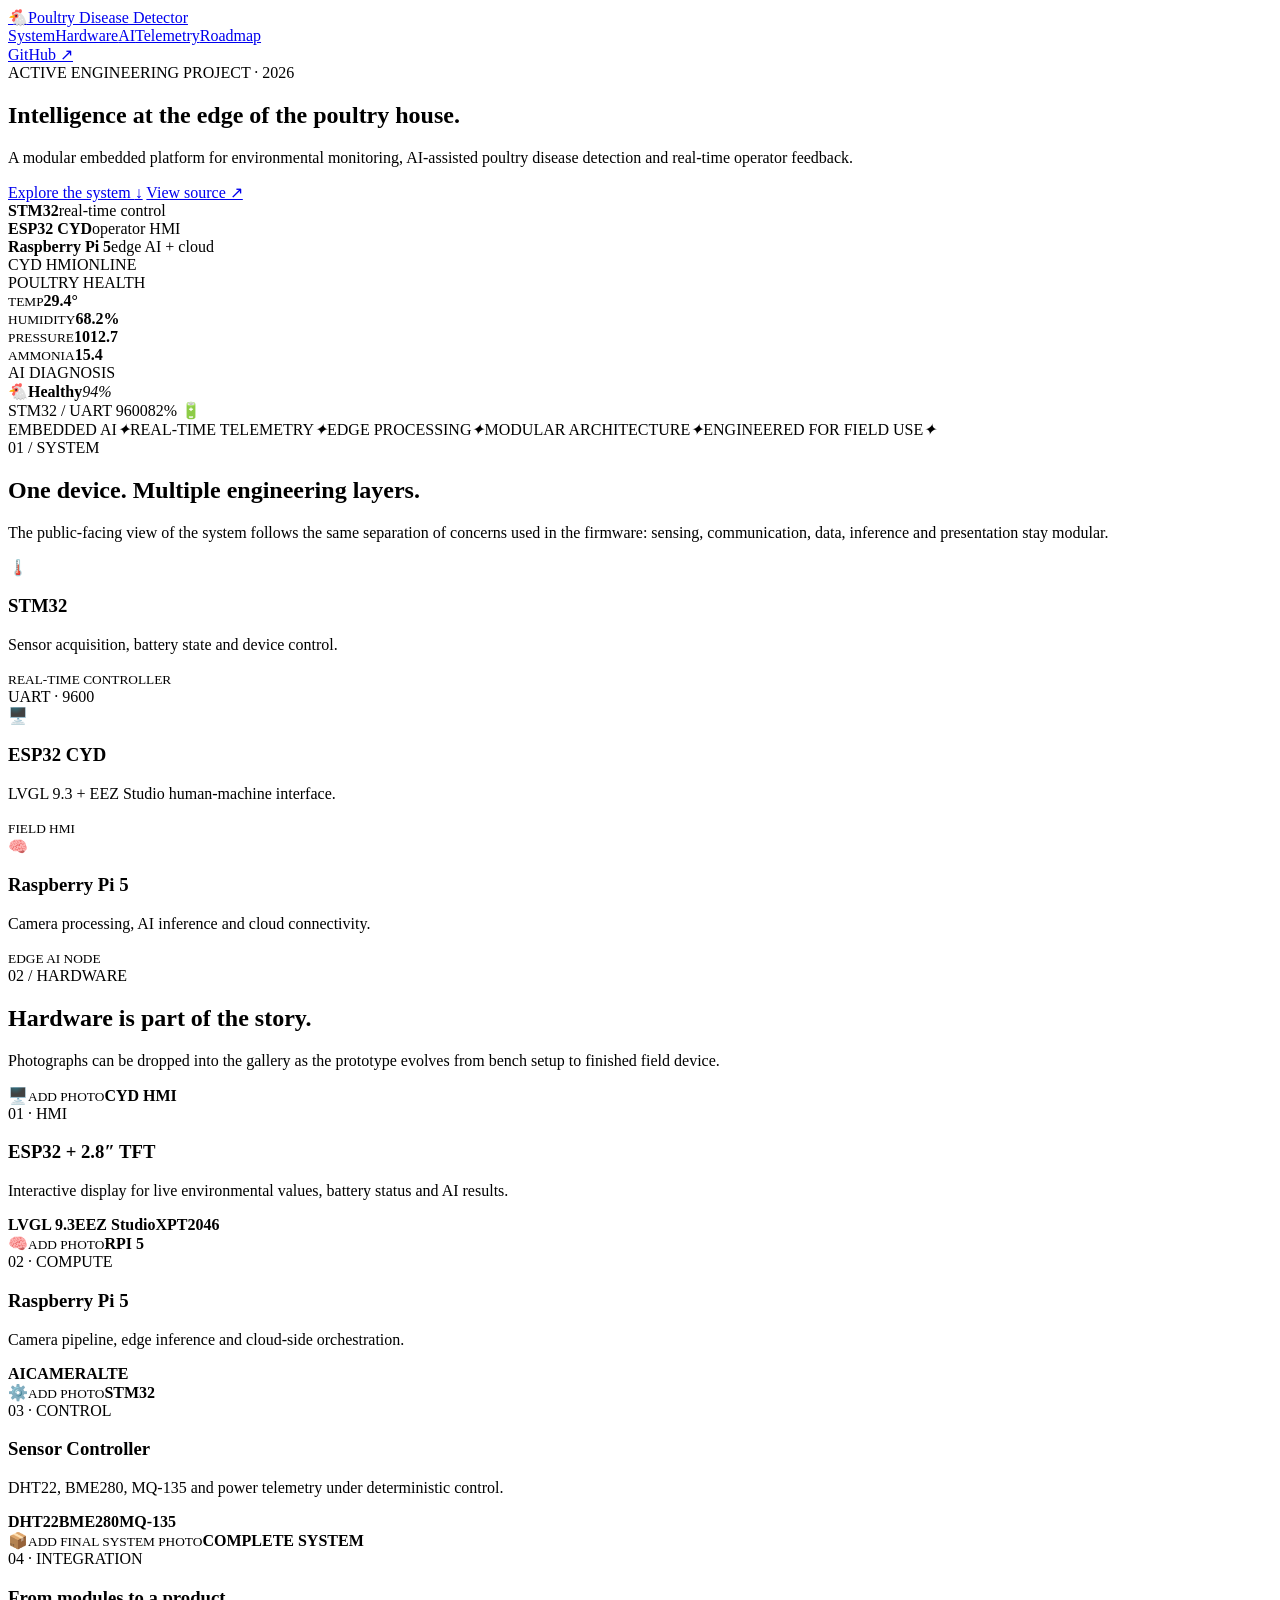
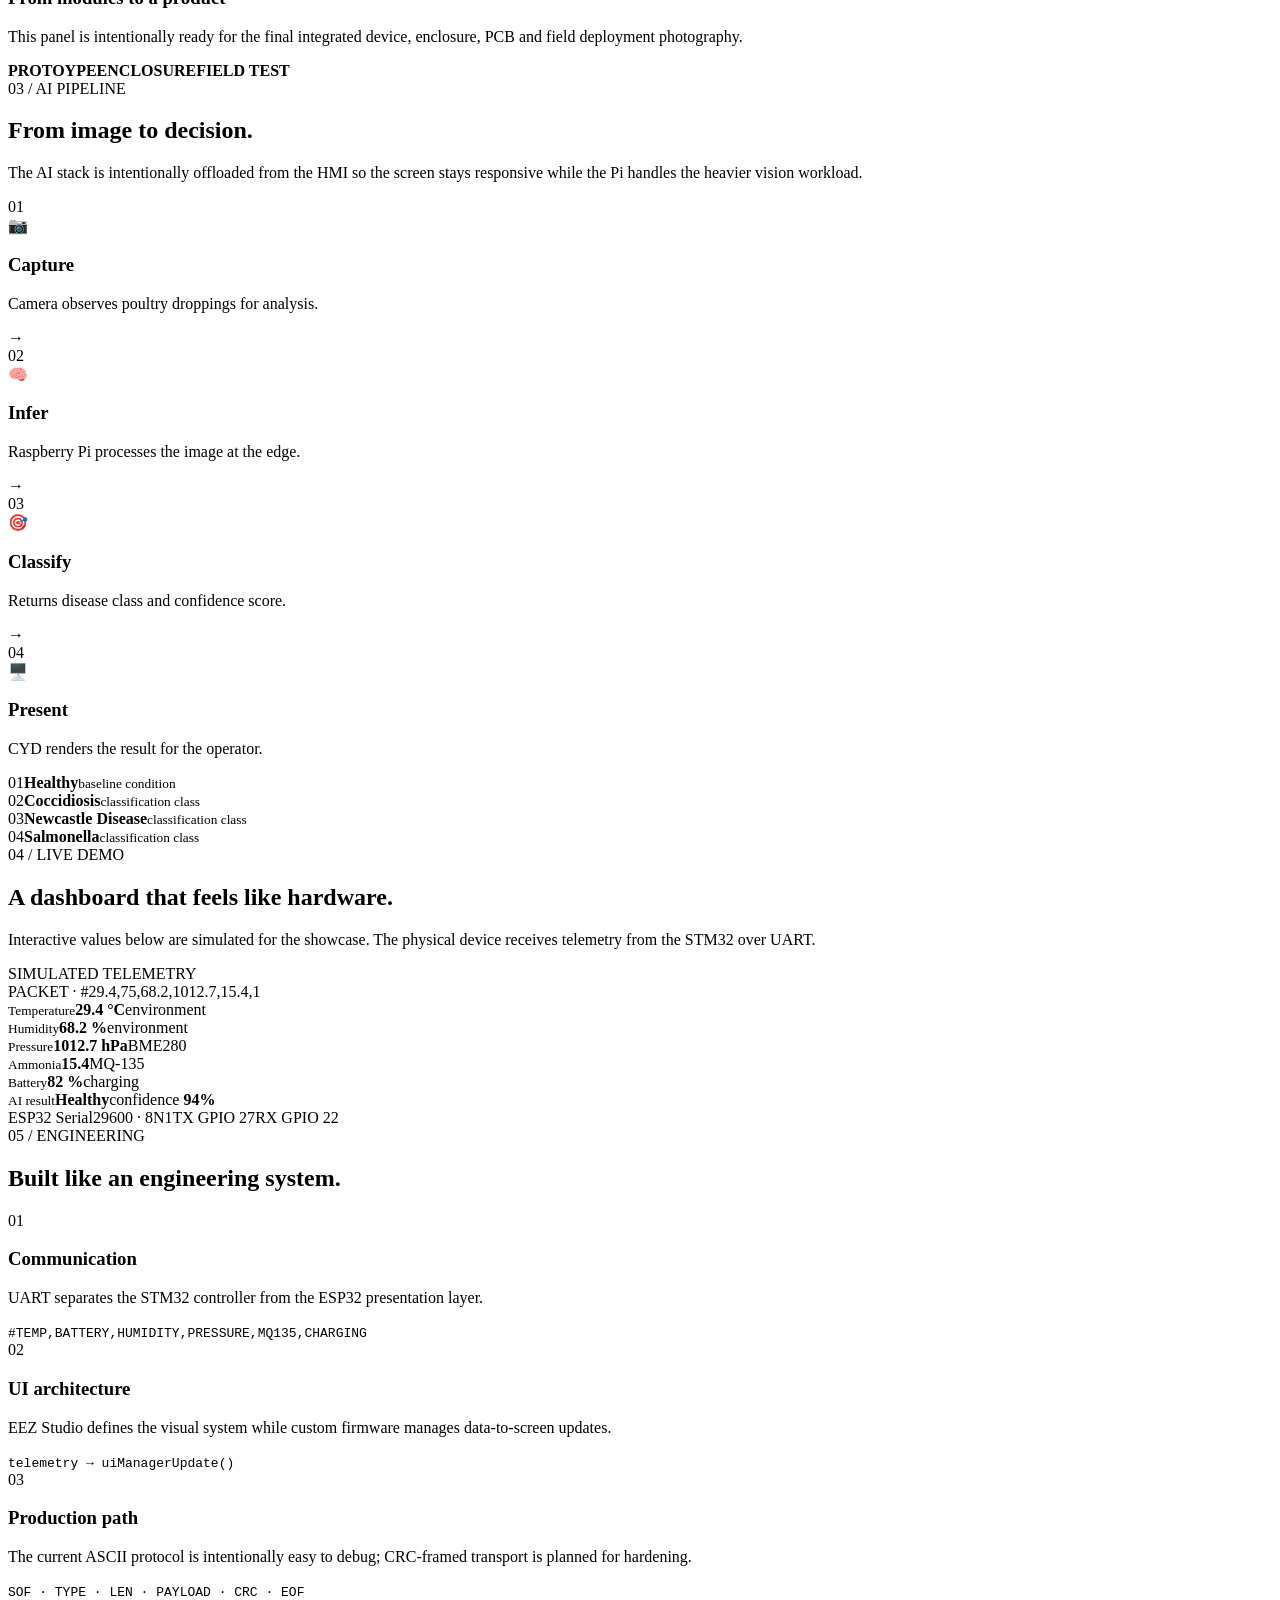
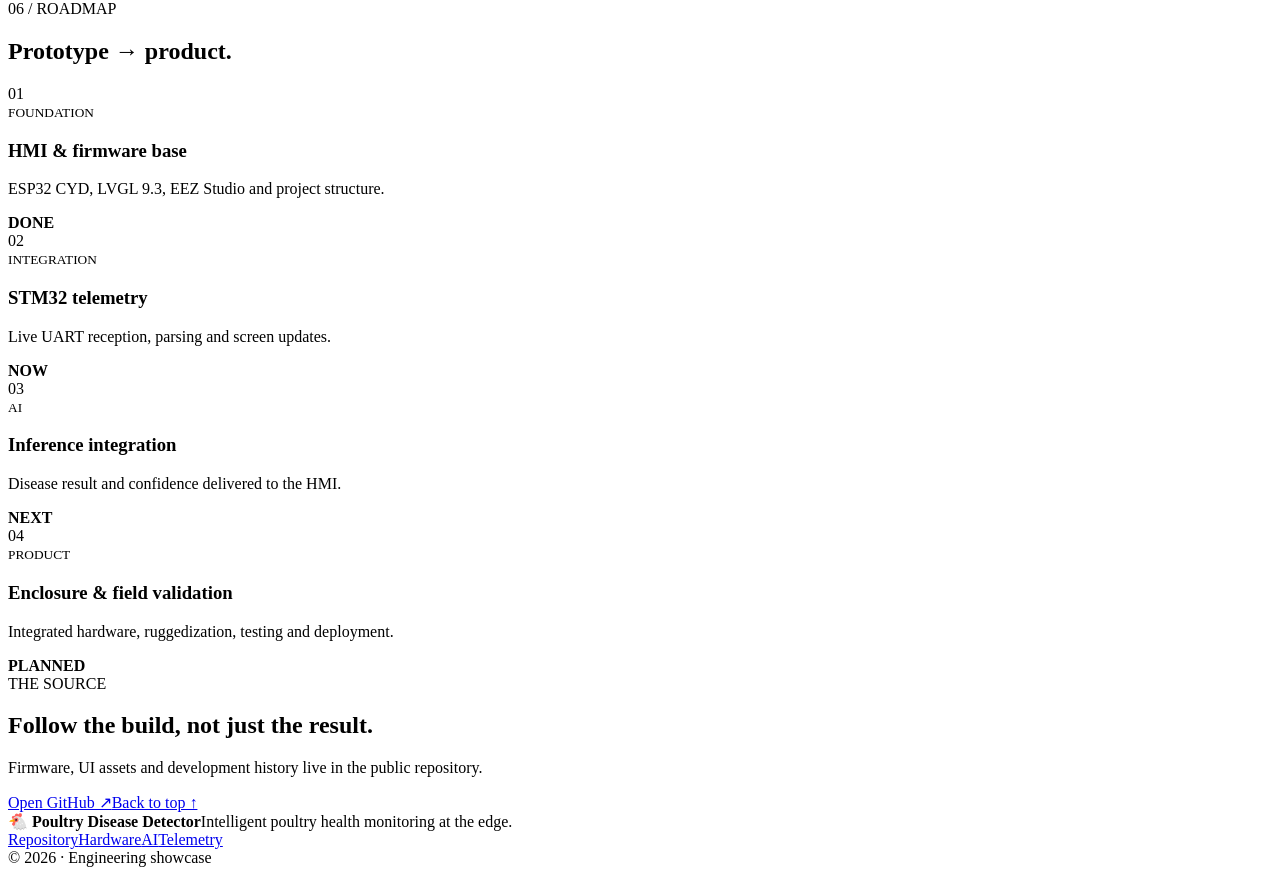
==== docs/index.html @ 1962222e "feat: add poultry detector project showcase site" ====
<!doctype html>
<html lang="en">
<head>
  <meta charset="utf-8">
  <meta name="viewport" content="width=device-width, initial-scale=1">
  <meta name="theme-color" content="#07110d">
  <meta name="description" content="Poultry Disease Detector — an embedded intelligent poultry-health monitoring platform combining STM32 sensing, ESP32 HMI, Raspberry Pi edge AI and cloud connectivity.">
  <title>Poultry Disease Detector | Intelligent Poultry Health</title>
  <link rel="preconnect" href="https://fonts.googleapis.com">
  <link rel="preconnect" href="https://fonts.gstatic.com" crossorigin>
  <link href="https://fonts.googleapis.com/css2?family=DM+Mono:wght@400;500&family=Manrope:wght@400;500;600;700;800&display=swap" rel="stylesheet">
  <link rel="stylesheet" href="./style.css">
</head>
<body>
  <div class="noise" aria-hidden="true"></div>
  <header class="topbar">
    <a class="brand" href="#top"><span class="brand-mark">🐔</span><span>Poultry Disease Detector</span></a>
    <nav>
      <a href="#system">System</a><a href="#hardware">Hardware</a><a href="#ai">AI</a><a href="#telemetry">Telemetry</a><a href="#roadmap">Roadmap</a>
    </nav>
    <a class="nav-cta" href="https://github.com/Bigfavour51/AI_Powered-Poultry-Disease-Detector-Device" target="_blank" rel="noreferrer">GitHub ↗</a>
  </header>

  <main id="top">
    <section class="hero section-shell">
      <div class="hero-copy reveal">
        <div class="eyebrow"><span class="pulse"></span> ACTIVE ENGINEERING PROJECT · 2026</div>
        <h1>Intelligence at the <span>edge</span> of the poultry house.</h1>
        <p class="hero-sub">A modular embedded platform for environmental monitoring, AI-assisted poultry disease detection and real-time operator feedback.</p>
        <div class="hero-actions">
          <a class="button primary" href="#system">Explore the system <span>↓</span></a>
          <a class="button ghost" href="https://github.com/Bigfavour51/AI_Powered-Poultry-Disease-Detector-Device" target="_blank" rel="noreferrer">View source ↗</a>
        </div>
        <div class="hero-stats">
          <div><strong>STM32</strong><span>real-time control</span></div>
          <div><strong>ESP32 CYD</strong><span>operator HMI</span></div>
          <div><strong>Raspberry Pi 5</strong><span>edge AI + cloud</span></div>
        </div>
      </div>
      <div class="hero-visual reveal delay-1">
        <div class="halo"></div>
        <div class="device-card">
          <div class="device-top"><span>CYD HMI</span><span class="status-dot">ONLINE</span></div>
          <div class="device-screen">
            <div class="screen-title">POULTRY HEALTH</div>
            <div class="metrics">
              <div><small>TEMP</small><b id="heroTemp">29.4°</b></div>
              <div><small>HUMIDITY</small><b id="heroHum">68.2%</b></div>
              <div><small>PRESSURE</small><b id="heroPress">1012.7</b></div>
              <div><small>AMMONIA</small><b id="heroGas">15.4</b></div>
            </div>
            <div class="diagnosis">
              <div class="diagnosis-label">AI DIAGNOSIS</div>
              <div class="diagnosis-result"><span class="diagnosis-icon">🐔</span><strong id="heroDisease">Healthy</strong><em id="heroConfidence">94%</em></div>
            </div>
            <div class="screen-footer"><span>STM32 / UART 9600</span><span id="heroBattery">82% 🔋</span></div>
          </div>
          <div class="device-shadow"></div>
        </div>
      </div>
    </section>

    <section class="ticker"><div class="ticker-inner"><span>EMBEDDED AI</span><i>✦</i><span>REAL-TIME TELEMETRY</span><i>✦</i><span>EDGE PROCESSING</span><i>✦</i><span>MODULAR ARCHITECTURE</span><i>✦</i><span>ENGINEERED FOR FIELD USE</span><i>✦</i></div></section>

    <section id="system" class="section-shell section-pad">
      <div class="section-heading reveal"><span class="kicker">01 / SYSTEM</span><h2>One device. Multiple engineering layers.</h2><p>The public-facing view of the system follows the same separation of concerns used in the firmware: sensing, communication, data, inference and presentation stay modular.</p></div>
      <div class="architecture reveal">
        <div class="arch-node node-sensor"><span class="node-icon">🌡️</span><h3>STM32</h3><p>Sensor acquisition, battery state and device control.</p><small>REAL-TIME CONTROLLER</small></div>
        <div class="arch-link"><span>UART · 9600</span></div>
        <div class="arch-node node-hmi"><span class="node-icon">🖥️</span><h3>ESP32 CYD</h3><p>LVGL 9.3 + EEZ Studio human-machine interface.</p><small>FIELD HMI</small></div>
        <div class="arch-side"><span class="side-line"></span><div class="arch-node node-ai"><span class="node-icon">🧠</span><h3>Raspberry Pi 5</h3><p>Camera processing, AI inference and cloud connectivity.</p><small>EDGE AI NODE</small></div></div>
      </div>
    </section>

    <section id="hardware" class="section-shell section-pad alt">
      <div class="section-heading reveal"><span class="kicker">02 / HARDWARE</span><h2>Hardware is part of the story.</h2><p>Photographs can be dropped into the gallery as the prototype evolves from bench setup to finished field device.</p></div>
      <div class="hardware-grid">
        <article class="hardware-card featured reveal"><div class="photo-placeholder"><span>🖥️</span><small>ADD PHOTO</small><strong>CYD HMI</strong></div><div class="card-copy"><span>01 · HMI</span><h3>ESP32 + 2.8″ TFT</h3><p>Interactive display for live environmental values, battery status and AI results.</p><div class="chips"><b>LVGL 9.3</b><b>EEZ Studio</b><b>XPT2046</b></div></div></article>
        <article class="hardware-card reveal delay-1"><div class="photo-placeholder"><span>🧠</span><small>ADD PHOTO</small><strong>RPI 5</strong></div><div class="card-copy"><span>02 · COMPUTE</span><h3>Raspberry Pi 5</h3><p>Camera pipeline, edge inference and cloud-side orchestration.</p><div class="chips"><b>AI</b><b>CAMERA</b><b>LTE</b></div></div></article>
        <article class="hardware-card reveal delay-2"><div class="photo-placeholder"><span>⚙️</span><small>ADD PHOTO</small><strong>STM32</strong></div><div class="card-copy"><span>03 · CONTROL</span><h3>Sensor Controller</h3><p>DHT22, BME280, MQ-135 and power telemetry under deterministic control.</p><div class="chips"><b>DHT22</b><b>BME280</b><b>MQ-135</b></div></div></article>
        <article class="hardware-card wide reveal"><div class="photo-placeholder wide-photo"><span>📦</span><small>ADD FINAL SYSTEM PHOTO</small><strong>COMPLETE SYSTEM</strong></div><div class="card-copy"><span>04 · INTEGRATION</span><h3>From modules to a product</h3><p>This panel is intentionally ready for the final integrated device, enclosure, PCB and field deployment photography.</p><div class="chips"><b>PROTOYPE</b><b>ENCLOSURE</b><b>FIELD TEST</b></div></div></article>
      </div>
    </section>

    <section id="ai" class="section-shell section-pad">
      <div class="section-heading reveal"><span class="kicker">03 / AI PIPELINE</span><h2>From image to decision.</h2><p>The AI stack is intentionally offloaded from the HMI so the screen stays responsive while the Pi handles the heavier vision workload.</p></div>
      <div class="ai-flow reveal">
        <div class="flow-card"><span>01</span><div class="flow-icon">📷</div><h3>Capture</h3><p>Camera observes poultry droppings for analysis.</p></div>
        <div class="flow-arrow">→</div>
        <div class="flow-card"><span>02</span><div class="flow-icon">🧠</div><h3>Infer</h3><p>Raspberry Pi processes the image at the edge.</p></div>
        <div class="flow-arrow">→</div>
        <div class="flow-card"><span>03</span><div class="flow-icon">🎯</div><h3>Classify</h3><p>Returns disease class and confidence score.</p></div>
        <div class="flow-arrow">→</div>
        <div class="flow-card"><span>04</span><div class="flow-icon">🖥️</div><h3>Present</h3><p>CYD renders the result for the operator.</p></div>
      </div>
      <div class="disease-grid reveal">
        <div class="disease healthy"><span>01</span><strong>Healthy</strong><small>baseline condition</small></div>
        <div class="disease"><span>02</span><strong>Coccidiosis</strong><small>classification class</small></div>
        <div class="disease"><span>03</span><strong>Newcastle Disease</strong><small>classification class</small></div>
        <div class="disease"><span>04</span><strong>Salmonella</strong><small>classification class</small></div>
      </div>
    </section>

    <section id="telemetry" class="section-shell section-pad alt">
      <div class="section-heading reveal"><span class="kicker">04 / LIVE DEMO</span><h2>A dashboard that feels like hardware.</h2><p>Interactive values below are simulated for the showcase. The physical device receives telemetry from the STM32 over UART.</p></div>
      <div class="telemetry-shell reveal">
        <div class="telemetry-head"><div><span class="live-led"></span> SIMULATED TELEMETRY</div><div class="mono">PACKET · #29.4,75,68.2,1012.7,15.4,1</div></div>
        <div class="telemetry-grid">
          <article class="telemetry-card"><small>Temperature</small><strong id="tTemp">29.4 °C</strong><span>environment</span></article>
          <article class="telemetry-card"><small>Humidity</small><strong id="tHum">68.2 %</strong><span>environment</span></article>
          <article class="telemetry-card"><small>Pressure</small><strong id="tPress">1012.7 hPa</strong><span>BME280</span></article>
          <article class="telemetry-card"><small>Ammonia</small><strong id="tGas">15.4</strong><span>MQ-135</span></article>
          <article class="telemetry-card battery"><small>Battery</small><strong id="tBattery">82 %</strong><span id="chargeText">charging</span></article>
          <article class="telemetry-card diagnosis-card"><small>AI result</small><strong id="tDisease">Healthy</strong><span>confidence <b id="tConfidence">94%</b></span></article>
        </div>
        <div class="telemetry-footer"><span>ESP32 Serial2</span><span>9600 · 8N1</span><span>TX GPIO 27</span><span>RX GPIO 22</span></div>
      </div>
    </section>

    <section class="section-shell section-pad">
      <div class="section-heading reveal"><span class="kicker">05 / ENGINEERING</span><h2>Built like an engineering system.</h2></div>
      <div class="engineering-grid">
        <div class="eng-panel reveal"><span class="eng-number">01</span><h3>Communication</h3><p>UART separates the STM32 controller from the ESP32 presentation layer.</p><code>#TEMP,BATTERY,HUMIDITY,PRESSURE,MQ135,CHARGING</code></div>
        <div class="eng-panel reveal delay-1"><span class="eng-number">02</span><h3>UI architecture</h3><p>EEZ Studio defines the visual system while custom firmware manages data-to-screen updates.</p><code>telemetry → uiManagerUpdate()</code></div>
        <div class="eng-panel reveal delay-2"><span class="eng-number">03</span><h3>Production path</h3><p>The current ASCII protocol is intentionally easy to debug; CRC-framed transport is planned for hardening.</p><code>SOF · TYPE · LEN · PAYLOAD · CRC · EOF</code></div>
      </div>
    </section>

    <section id="roadmap" class="section-shell section-pad alt">
      <div class="section-heading reveal"><span class="kicker">06 / ROADMAP</span><h2>Prototype → product.</h2></div>
      <div class="roadmap reveal">
        <div class="road-step done"><span>01</span><div><small>FOUNDATION</small><h3>HMI & firmware base</h3><p>ESP32 CYD, LVGL 9.3, EEZ Studio and project structure.</p></div><b>DONE</b></div>
        <div class="road-step active"><span>02</span><div><small>INTEGRATION</small><h3>STM32 telemetry</h3><p>Live UART reception, parsing and screen updates.</p></div><b>NOW</b></div>
        <div class="road-step"><span>03</span><div><small>AI</small><h3>Inference integration</h3><p>Disease result and confidence delivered to the HMI.</p></div><b>NEXT</b></div>
        <div class="road-step"><span>04</span><div><small>PRODUCT</small><h3>Enclosure & field validation</h3><p>Integrated hardware, ruggedization, testing and deployment.</p></div><b>PLANNED</b></div>
      </div>
    </section>

    <section class="section-shell section-pad final-cta">
      <div class="cta-card reveal"><div><span class="kicker">THE SOURCE</span><h2>Follow the build, not just the result.</h2><p>Firmware, UI assets and development history live in the public repository.</p></div><div class="cta-actions"><a class="button primary" href="https://github.com/Bigfavour51/AI_Powered-Poultry-Disease-Detector-Device" target="_blank" rel="noreferrer">Open GitHub ↗</a><a class="button ghost" href="#top">Back to top ↑</a></div></div>
    </section>
  </main>

  <footer class="footer"><div><strong>🐔 Poultry Disease Detector</strong><span>Intelligent poultry health monitoring at the edge.</span></div><div class="footer-links"><a href="https://github.com/Bigfavour51/AI_Powered-Poultry-Disease-Detector-Device" target="_blank" rel="noreferrer">Repository</a><a href="#hardware">Hardware</a><a href="#ai">AI</a><a href="#telemetry">Telemetry</a></div><div class="footer-note">© 2026 · Engineering showcase</div></footer>
  <script src="./script.js"></script>
</body>
</html>
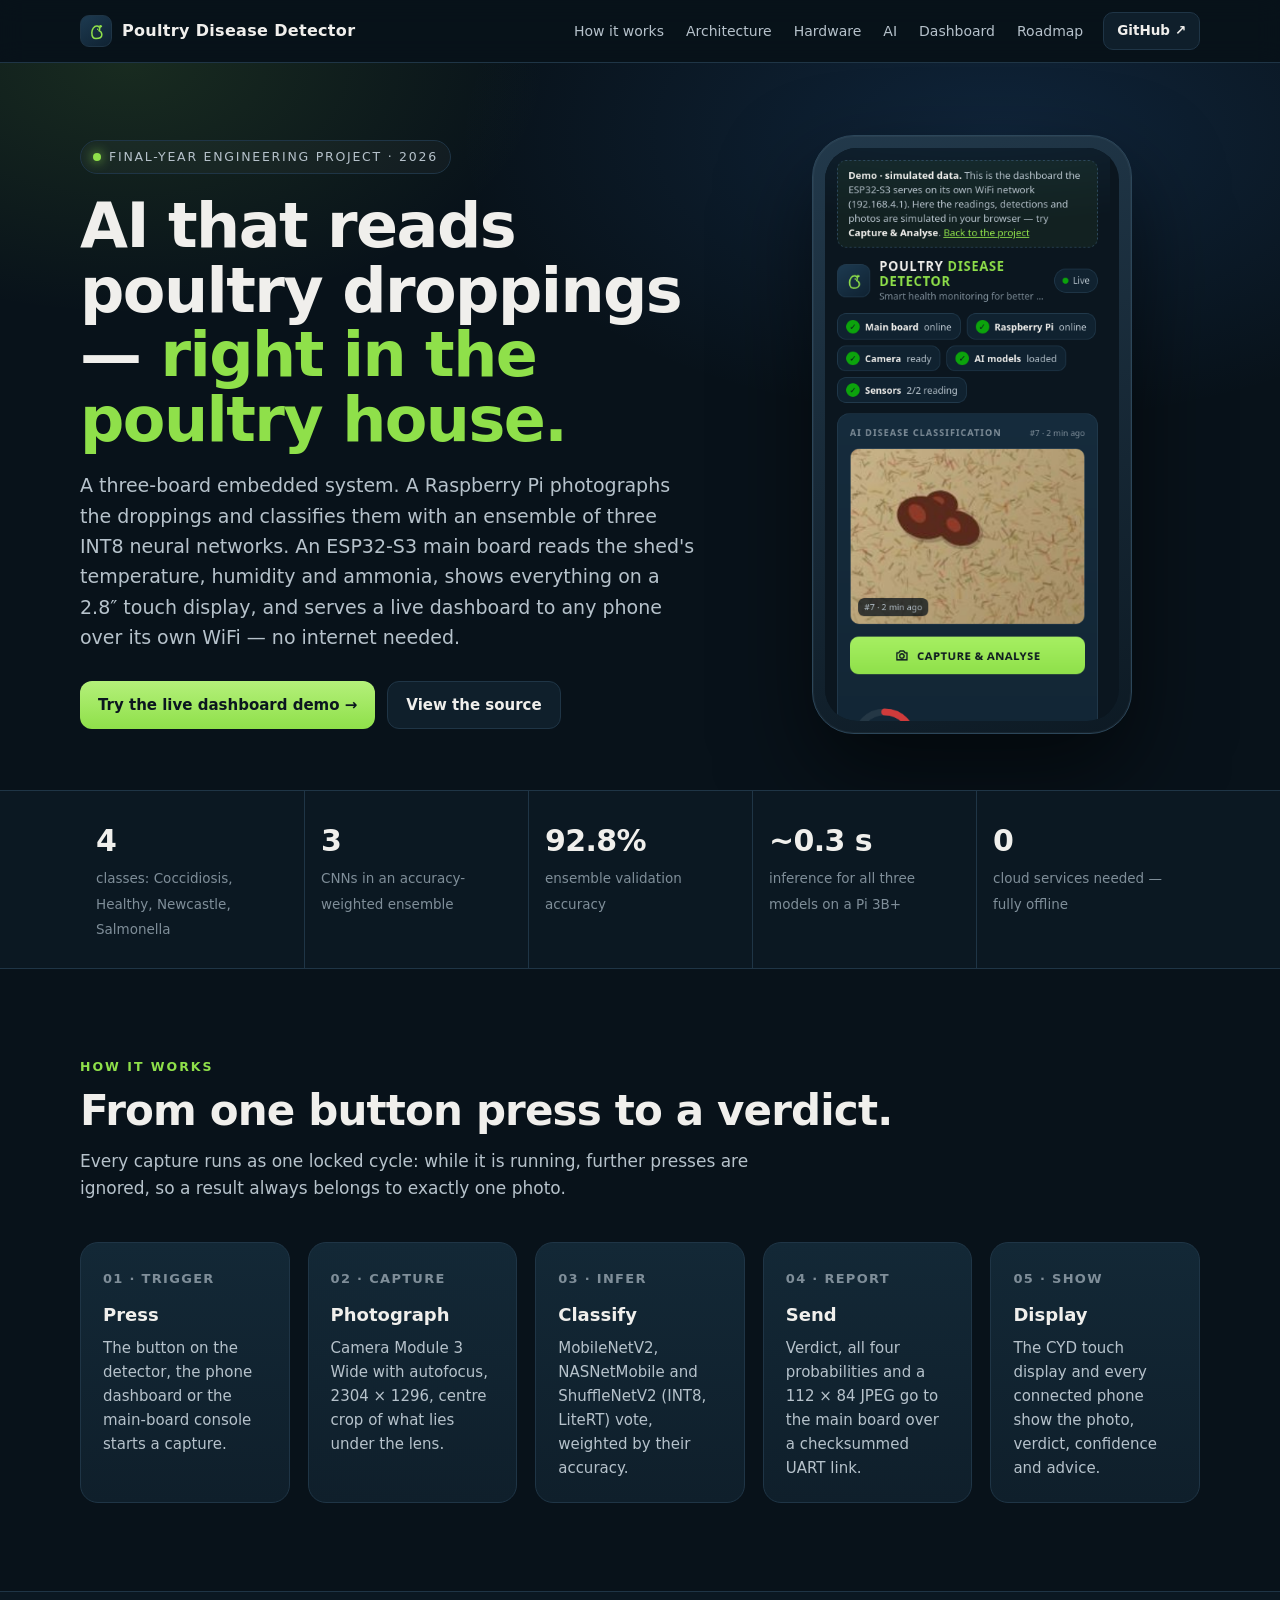
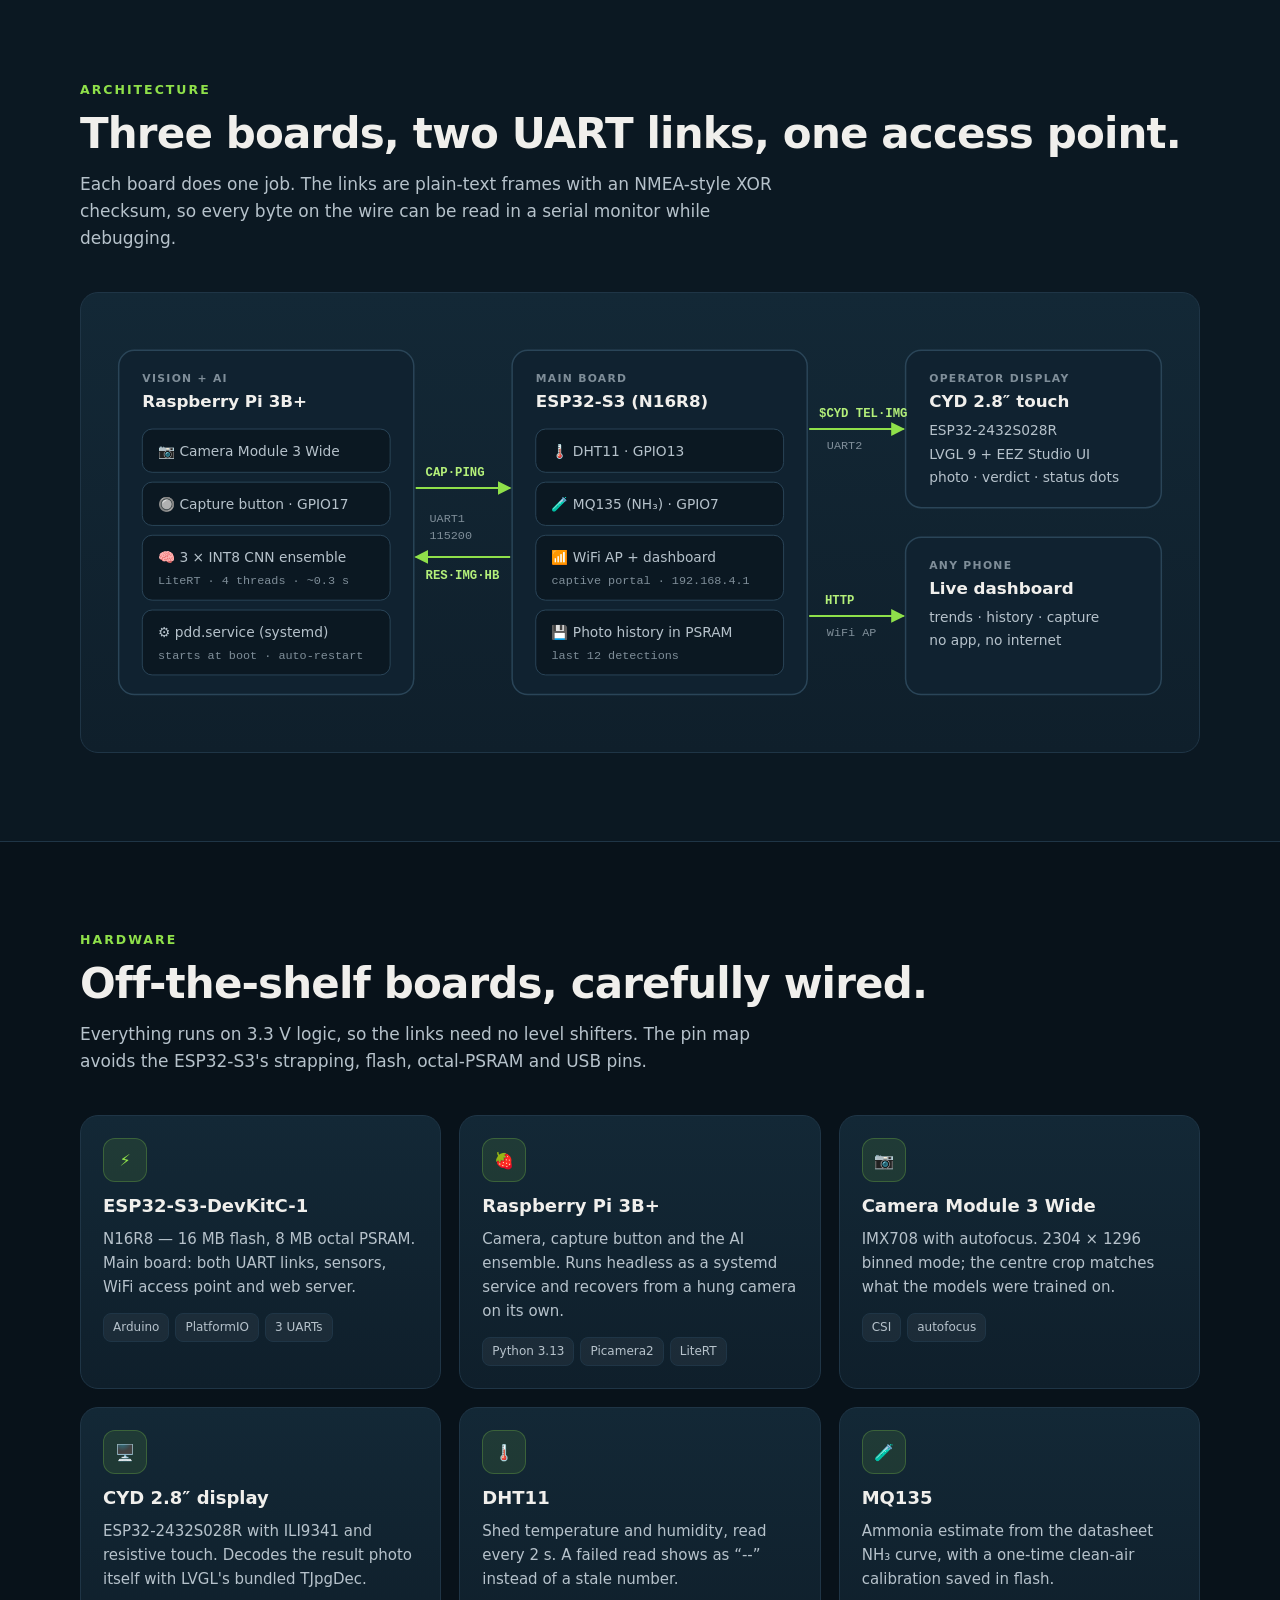
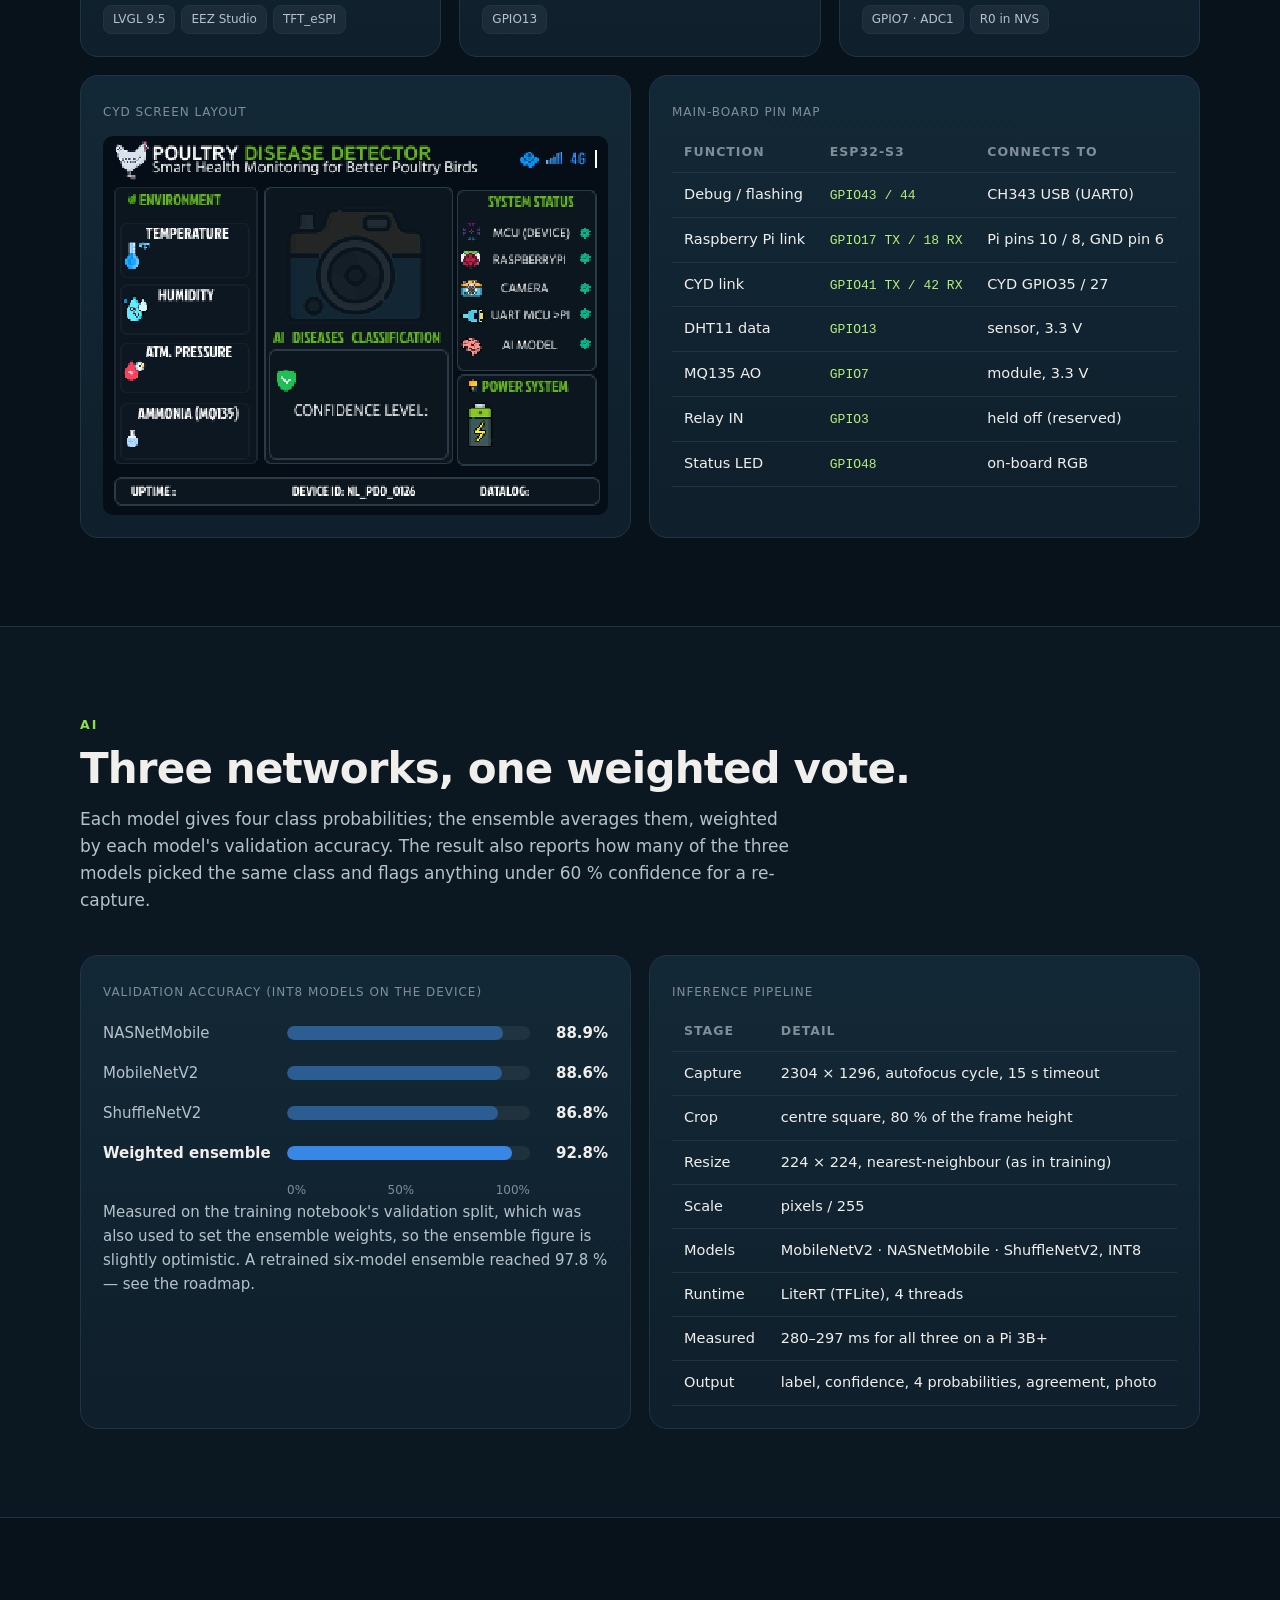
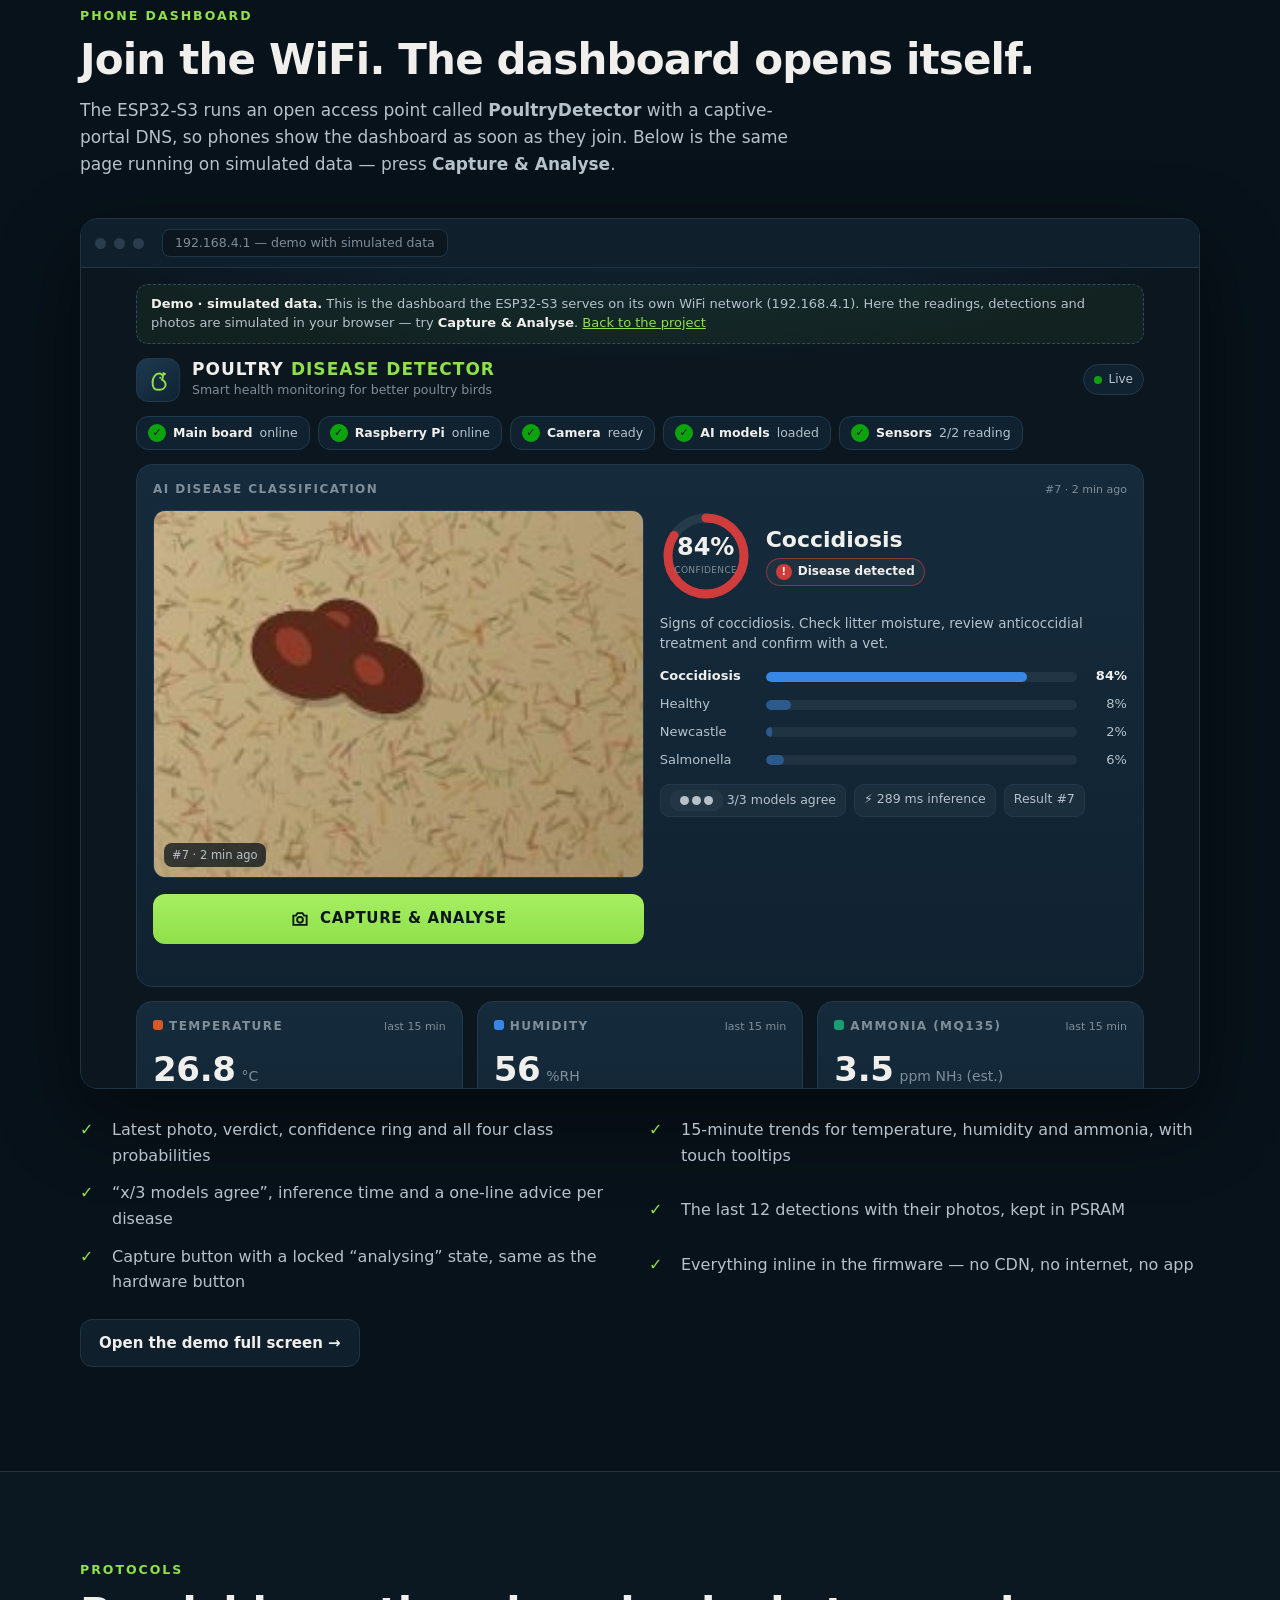
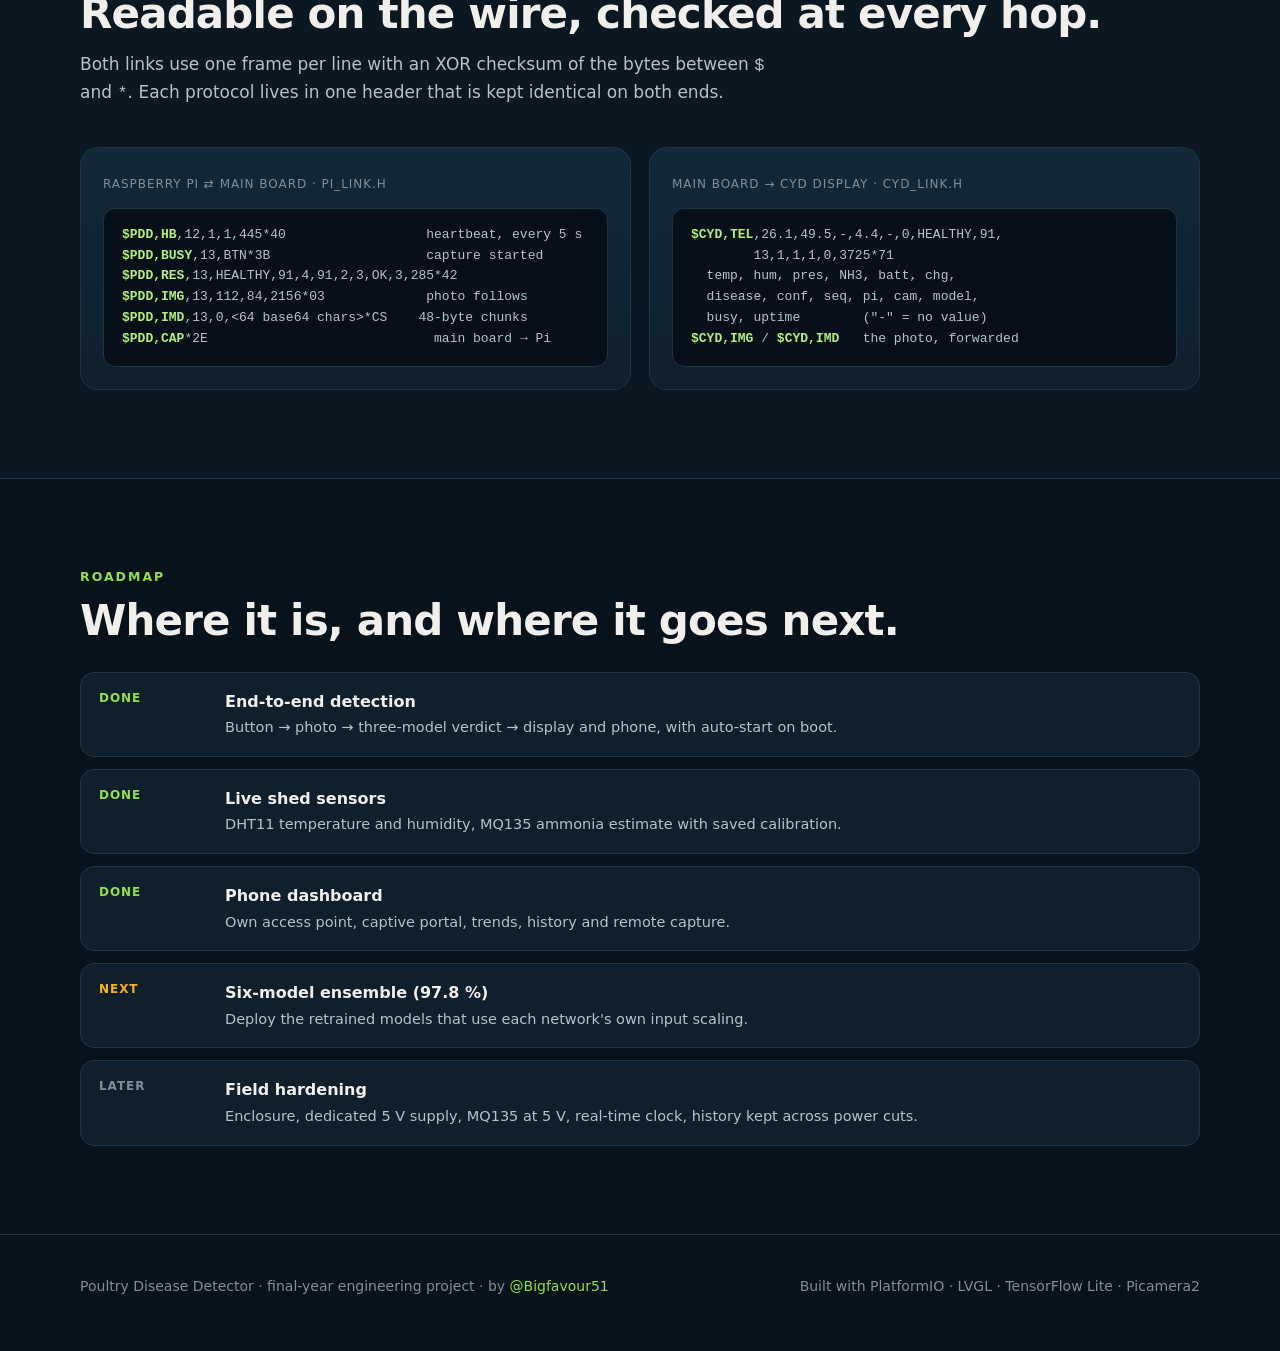
==== commit f11e254f: "Rebuild the showcase site and add a live dashboard demo - docs/: new showcase for the current system" ====
--- a/docs/index.html
+++ b/docs/index.html
@@ -1,147 +1,294 @@
 <!doctype html>
 <html lang="en">
 <head>
-  <meta charset="utf-8">
-  <meta name="viewport" content="width=device-width, initial-scale=1">
-  <meta name="theme-color" content="#07110d">
-  <meta name="description" content="Poultry Disease Detector — an embedded intelligent poultry-health monitoring platform combining STM32 sensing, ESP32 HMI, Raspberry Pi edge AI and cloud connectivity.">
-  <title>Poultry Disease Detector | Intelligent Poultry Health</title>
-  <link rel="preconnect" href="https://fonts.googleapis.com">
-  <link rel="preconnect" href="https://fonts.gstatic.com" crossorigin>
-  <link href="https://fonts.googleapis.com/css2?family=DM+Mono:wght@400;500&family=Manrope:wght@400;500;600;700;800&display=swap" rel="stylesheet">
-  <link rel="stylesheet" href="./style.css">
+<meta charset="utf-8">
+<meta name="viewport" content="width=device-width,initial-scale=1">
+<title>Poultry Disease Detector · AI at the edge of the poultry house</title>
+<meta name="description" content="An embedded system that photographs chicken droppings, classifies them with an ensemble of three INT8 CNNs on a Raspberry Pi, and shows the verdict with live shed sensors on a touch display and a phone dashboard.">
+<meta name="theme-color" content="#08121a">
+<meta property="og:title" content="Poultry Disease Detector">
+<meta property="og:description" content="Edge-AI poultry disease detection from droppings: Raspberry Pi + ESP32-S3 + CYD display + phone dashboard.">
+<meta property="og:image" content="assets/dashboard-desktop.png">
+<link rel="icon" href="data:image/svg+xml,%3Csvg xmlns='http://www.w3.org/2000/svg' viewBox='0 0 24 24' fill='none' stroke='%238fe04a' stroke-width='1.8' stroke-linecap='round' stroke-linejoin='round'%3E%3Cpath d='M7 14c0-4 2.5-8 6-8 2.2 0 3.5 1.6 3.5 3.3 0 1-.4 1.7-1 2.3 1.6.6 3.5 2.2 3.5 4.9C19 19 16.3 21 12 21s-5-2.6-5-7z'/%3E%3C/svg%3E">
+<link rel="stylesheet" href="assets/site.css">
+<script>document.documentElement.classList.add("js")</script>
 </head>
 <body>
-  <div class="noise" aria-hidden="true"></div>
-  <header class="topbar">
-    <a class="brand" href="#top"><span class="brand-mark">🐔</span><span>Poultry Disease Detector</span></a>
-    <nav>
-      <a href="#system">System</a><a href="#hardware">Hardware</a><a href="#ai">AI</a><a href="#telemetry">Telemetry</a><a href="#roadmap">Roadmap</a>
-    </nav>
-    <a class="nav-cta" href="https://github.com/Bigfavour51/AI_Powered-Poultry-Disease-Detector-Device" target="_blank" rel="noreferrer">GitHub ↗</a>
-  </header>
-
-  <main id="top">
-    <section class="hero section-shell">
-      <div class="hero-copy reveal">
-        <div class="eyebrow"><span class="pulse"></span> ACTIVE ENGINEERING PROJECT · 2026</div>
-        <h1>Intelligence at the <span>edge</span> of the poultry house.</h1>
-        <p class="hero-sub">A modular embedded platform for environmental monitoring, AI-assisted poultry disease detection and real-time operator feedback.</p>
-        <div class="hero-actions">
-          <a class="button primary" href="#system">Explore the system <span>↓</span></a>
-          <a class="button ghost" href="https://github.com/Bigfavour51/AI_Powered-Poultry-Disease-Detector-Device" target="_blank" rel="noreferrer">View source ↗</a>
+
+<nav class="nav">
+  <div class="container">
+    <a class="brand" href="#top">
+      <span class="brand-mark"><svg width="20" height="20" viewBox="0 0 24 24" fill="none" stroke="#8fe04a" stroke-width="1.8" stroke-linecap="round" stroke-linejoin="round"><path d="M7 14c0-4 2.5-8 6-8 2.2 0 3.5 1.6 3.5 3.3 0 1-.4 1.7-1 2.3 1.6.6 3.5 2.2 3.5 4.9C19 19 16.3 21 12 21s-5-2.6-5-7z"/><path d="M16.5 7.5l2-1.2-1.6-.6M14 10h.01"/></svg></span>
+      Poultry Disease Detector
+    </a>
+    <div class="nav-links">
+      <a href="#how">How it works</a>
+      <a href="#architecture">Architecture</a>
+      <a href="#hardware">Hardware</a>
+      <a href="#ai">AI</a>
+      <a href="#dashboard">Dashboard</a>
+      <a href="#roadmap">Roadmap</a>
+    </div>
+    <a class="btn btn-sm" href="https://github.com/Bigfavour51/AI_Powered-Poultry-Disease-Detector-Device">GitHub ↗</a>
+  </div>
+</nav>
+
+<header class="hero" id="top">
+  <div class="container">
+    <div>
+      <span class="eyebrow"><i></i>Final-year engineering project · 2026</span>
+      <h1>AI that reads poultry droppings — <em>right in the poultry house.</em></h1>
+      <p class="lead">A three-board embedded system. A Raspberry Pi photographs the droppings and classifies them with an
+        ensemble of three INT8 neural networks. An ESP32-S3 main board reads the shed's temperature, humidity and ammonia,
+        shows everything on a 2.8″ touch display, and serves a live dashboard to any phone over its own WiFi — no internet needed.</p>
+      <div class="cta">
+        <a class="btn btn-primary" href="demo/">Try the live dashboard demo →</a>
+        <a class="btn" href="https://github.com/Bigfavour51/AI_Powered-Poultry-Disease-Detector-Device">View the source</a>
+      </div>
+    </div>
+    <div class="phone reveal" aria-label="Phone dashboard screenshot">
+      <div class="screen"><img src="assets/dashboard-phone.png" alt="The phone dashboard: photo, Coccidiosis 84 %, class probabilities, sensor trends"></div>
+    </div>
+  </div>
+</header>
+
+<div class="stats">
+  <div class="container">
+    <div class="stat"><b>4</b><span>classes: Coccidiosis, Healthy, Newcastle, Salmonella</span></div>
+    <div class="stat"><b>3</b><span>CNNs in an accuracy-weighted ensemble</span></div>
+    <div class="stat"><b>92.8%</b><span>ensemble validation accuracy</span></div>
+    <div class="stat"><b>~0.3 s</b><span>inference for all three models on a Pi 3B+</span></div>
+    <div class="stat"><b>0</b><span>cloud services needed — fully offline</span></div>
+  </div>
+</div>
+
+<section class="block" id="how">
+  <div class="container">
+    <div class="kicker">How it works</div>
+    <h2>From one button press to a verdict.</h2>
+    <p class="sub">Every capture runs as one locked cycle: while it is running, further presses are ignored, so a result always
+      belongs to exactly one photo.</p>
+    <div class="grid g5">
+      <div class="card step reveal"><span class="num">01 · TRIGGER</span><h3>Press</h3><p>The button on the detector, the phone dashboard or the main-board console starts a capture.</p></div>
+      <div class="card step reveal"><span class="num">02 · CAPTURE</span><h3>Photograph</h3><p>Camera Module 3 Wide with autofocus, 2304 × 1296, centre crop of what lies under the lens.</p></div>
+      <div class="card step reveal"><span class="num">03 · INFER</span><h3>Classify</h3><p>MobileNetV2, NASNetMobile and ShuffleNetV2 (INT8, LiteRT) vote, weighted by their accuracy.</p></div>
+      <div class="card step reveal"><span class="num">04 · REPORT</span><h3>Send</h3><p>Verdict, all four probabilities and a 112 × 84 JPEG go to the main board over a checksummed UART link.</p></div>
+      <div class="card step reveal"><span class="num">05 · SHOW</span><h3>Display</h3><p>The CYD touch display and every connected phone show the photo, verdict, confidence and advice.</p></div>
+    </div>
+  </div>
+</section>
+
+<section class="block alt" id="architecture">
+  <div class="container">
+    <div class="kicker">Architecture</div>
+    <h2>Three boards, two UART links, one access point.</h2>
+    <p class="sub">Each board does one job. The links are plain-text frames with an NMEA-style XOR checksum, so every byte on
+      the wire can be read in a serial monitor while debugging.</p>
+    <div class="card diagram reveal">
+      <svg viewBox="0 0 1100 430" role="img" aria-label="System architecture: Raspberry Pi linked to the ESP32-S3 main board over UART1; the main board drives the CYD display over UART2 and serves phones over WiFi">
+        <defs>
+          <marker id="ar" viewBox="0 0 10 10" refX="9" refY="5" markerWidth="7" markerHeight="7" orient="auto-start-reverse"><path d="M0 0L10 5L0 10z" fill="#8fe04a"/></marker>
+        </defs>
+        <style>
+          .bx{fill:#102230;stroke:#2a4558;stroke-width:1.5}
+          .hd{fill:#f0efec;font:700 17px system-ui,sans-serif}
+          .tg{fill:#7f8e99;font:600 11px system-ui,sans-serif;letter-spacing:.12em}
+          .it{fill:#b6c2cb;font:14px system-ui,sans-serif}
+          .ln{stroke:#8fe04a;stroke-width:2;fill:none}
+          .lb{fill:#b4f07a;font:600 12.5px ui-monospace,Menlo,monospace}
+          .lb2{fill:#7f8e99;font:12px ui-monospace,Menlo,monospace}
+          .pill{fill:#0b1822;stroke:#2a4558}
+        </style>
+        <rect class="bx" x="20" y="40" width="300" height="350" rx="16"/>
+        <text class="tg" x="44" y="72">VISION + AI</text>
+        <text class="hd" x="44" y="98">Raspberry Pi 3B+</text>
+        <rect class="pill" x="44" y="120" width="252" height="44" rx="10"/><text class="it" x="60" y="147">📷  Camera Module 3 Wide</text>
+        <rect class="pill" x="44" y="174" width="252" height="44" rx="10"/><text class="it" x="60" y="201">🔘  Capture button · GPIO17</text>
+        <rect class="pill" x="44" y="228" width="252" height="66" rx="10"/><text class="it" x="60" y="255">🧠  3 × INT8 CNN ensemble</text><text class="lb2" x="60" y="278">LiteRT · 4 threads · ~0.3 s</text>
+        <rect class="pill" x="44" y="304" width="252" height="66" rx="10"/><text class="it" x="60" y="331">⚙️  pdd.service (systemd)</text><text class="lb2" x="60" y="354">starts at boot · auto-restart</text>
+        <rect class="bx" x="420" y="40" width="300" height="350" rx="16"/>
+        <text class="tg" x="444" y="72">MAIN BOARD</text>
+        <text class="hd" x="444" y="98">ESP32-S3 (N16R8)</text>
+        <rect class="pill" x="444" y="120" width="252" height="44" rx="10"/><text class="it" x="460" y="147">🌡️  DHT11 · GPIO13</text>
+        <rect class="pill" x="444" y="174" width="252" height="44" rx="10"/><text class="it" x="460" y="201">🧪  MQ135 (NH₃) · GPIO7</text>
+        <rect class="pill" x="444" y="228" width="252" height="66" rx="10"/><text class="it" x="460" y="255">📶  WiFi AP + dashboard</text><text class="lb2" x="460" y="278">captive portal · 192.168.4.1</text>
+        <rect class="pill" x="444" y="304" width="252" height="66" rx="10"/><text class="it" x="460" y="331">💾  Photo history in PSRAM</text><text class="lb2" x="460" y="354">last 12 detections</text>
+        <rect class="bx" x="820" y="40" width="260" height="160" rx="16"/>
+        <text class="tg" x="844" y="72">OPERATOR DISPLAY</text>
+        <text class="hd" x="844" y="98">CYD 2.8″ touch</text>
+        <text class="it" x="844" y="126">ESP32-2432S028R</text>
+        <text class="it" x="844" y="150">LVGL 9 + EEZ Studio UI</text>
+        <text class="it" x="844" y="174">photo · verdict · status dots</text>
+        <rect class="bx" x="820" y="230" width="260" height="160" rx="16"/>
+        <text class="tg" x="844" y="262">ANY PHONE</text>
+        <text class="hd" x="844" y="288">Live dashboard</text>
+        <text class="it" x="844" y="316">trends · history · capture</text>
+        <text class="it" x="844" y="340">no app, no internet</text>
+        <path class="ln" d="M322 180 H418" marker-end="url(#ar)"/>
+        <path class="ln" d="M418 250 H322" marker-end="url(#ar)"/>
+        <text class="lb" x="332" y="168">CAP·PING</text>
+        <text class="lb" x="332" y="272">RES·IMG·HB</text>
+        <text class="lb2" x="336" y="215">UART1</text><text class="lb2" x="336" y="232">115200</text>
+        <path class="ln" d="M722 120 H818" marker-end="url(#ar)"/>
+        <text class="lb" x="732" y="108">$CYD TEL·IMG</text><text class="lb2" x="740" y="140">UART2</text>
+        <path class="ln" d="M722 310 H818" marker-end="url(#ar)"/>
+        <text class="lb" x="738" y="298">HTTP</text><text class="lb2" x="740" y="330">WiFi AP</text>
+      </svg>
+    </div>
+  </div>
+</section>
+
+<section class="block" id="hardware">
+  <div class="container">
+    <div class="kicker">Hardware</div>
+    <h2>Off-the-shelf boards, carefully wired.</h2>
+    <p class="sub">Everything runs on 3.3 V logic, so the links need no level shifters. The pin map avoids the ESP32-S3's
+      strapping, flash, octal-PSRAM and USB pins.</p>
+    <div class="grid g3">
+      <div class="card reveal"><div class="icon">⚡</div><h3>ESP32-S3-DevKitC-1</h3><p>N16R8 — 16 MB flash, 8 MB octal PSRAM. Main board: both UART links, sensors, WiFi access point and web server.</p><div class="chips"><span>Arduino</span><span>PlatformIO</span><span>3 UARTs</span></div></div>
+      <div class="card reveal"><div class="icon">🍓</div><h3>Raspberry Pi 3B+</h3><p>Camera, capture button and the AI ensemble. Runs headless as a systemd service and recovers from a hung camera on its own.</p><div class="chips"><span>Python 3.13</span><span>Picamera2</span><span>LiteRT</span></div></div>
+      <div class="card reveal"><div class="icon">📷</div><h3>Camera Module 3 Wide</h3><p>IMX708 with autofocus. 2304 × 1296 binned mode; the centre crop matches what the models were trained on.</p><div class="chips"><span>CSI</span><span>autofocus</span></div></div>
+      <div class="card reveal"><div class="icon">🖥️</div><h3>CYD 2.8″ display</h3><p>ESP32-2432S028R with ILI9341 and resistive touch. Decodes the result photo itself with LVGL's bundled TJpgDec.</p><div class="chips"><span>LVGL 9.5</span><span>EEZ Studio</span><span>TFT_eSPI</span></div></div>
+      <div class="card reveal"><div class="icon">🌡️</div><h3>DHT11</h3><p>Shed temperature and humidity, read every 2 s. A failed read shows as “--” instead of a stale number.</p><div class="chips"><span>GPIO13</span></div></div>
+      <div class="card reveal"><div class="icon">🧪</div><h3>MQ135</h3><p>Ammonia estimate from the datasheet NH₃ curve, with a one-time clean-air calibration saved in flash.</p><div class="chips"><span>GPIO7 · ADC1</span><span>R0 in NVS</span></div></div>
+    </div>
+    <div class="grid g2" style="margin-top:18px">
+      <div class="card reveal">
+        <span class="tag">CYD screen layout</span>
+        <img src="assets/cyd-screen-layout.png" alt="The CYD screen layout: environment panel, camera panel with AI classification, system status and power panels" style="margin-top:12px;border-radius:10px;image-rendering:pixelated">
+      </div>
+      <div class="card reveal table-wrap">
+        <span class="tag">Main-board pin map</span>
+        <table style="margin-top:8px">
+          <tr><th>Function</th><th>ESP32-S3</th><th>Connects to</th></tr>
+          <tr><td>Debug / flashing</td><td><code>GPIO43 / 44</code></td><td>CH343 USB (UART0)</td></tr>
+          <tr><td>Raspberry Pi link</td><td><code>GPIO17 TX / 18 RX</code></td><td>Pi pins 10 / 8, GND pin 6</td></tr>
+          <tr><td>CYD link</td><td><code>GPIO41 TX / 42 RX</code></td><td>CYD GPIO35 / 27</td></tr>
+          <tr><td>DHT11 data</td><td><code>GPIO13</code></td><td>sensor, 3.3 V</td></tr>
+          <tr><td>MQ135 AO</td><td><code>GPIO7</code></td><td>module, 3.3 V</td></tr>
+          <tr><td>Relay IN</td><td><code>GPIO3</code></td><td>held off (reserved)</td></tr>
+          <tr><td>Status LED</td><td><code>GPIO48</code></td><td>on-board RGB</td></tr>
+        </table>
+      </div>
+    </div>
+  </div>
+</section>
+
+<section class="block alt" id="ai">
+  <div class="container">
+    <div class="kicker">AI</div>
+    <h2>Three networks, one weighted vote.</h2>
+    <p class="sub">Each model gives four class probabilities; the ensemble averages them, weighted by each model's validation
+      accuracy. The result also reports how many of the three models picked the same class and flags anything under 60 %
+      confidence for a re-capture.</p>
+    <div class="grid g2">
+      <div class="card reveal">
+        <span class="tag">Validation accuracy (INT8 models on the device)</span>
+        <div class="bars" style="margin-top:18px" role="img" aria-label="Validation accuracy: NASNetMobile 88.85 %, MobileNetV2 88.61 %, ShuffleNetV2 86.75 %, weighted ensemble 92.76 %">
+          <div class="bar-row"><span class="name">NASNetMobile</span><div class="bar-track"><div class="bar-fill" style="width:88.85%"></div></div><span class="val">88.9%</span></div>
+          <div class="bar-row"><span class="name">MobileNetV2</span><div class="bar-track"><div class="bar-fill" style="width:88.61%"></div></div><span class="val">88.6%</span></div>
+          <div class="bar-row"><span class="name">ShuffleNetV2</span><div class="bar-track"><div class="bar-fill" style="width:86.75%"></div></div><span class="val">86.8%</span></div>
+          <div class="bar-row ens"><span class="name">Weighted ensemble</span><div class="bar-track"><div class="bar-fill" style="width:92.76%"></div></div><span class="val">92.8%</span></div>
+          <div class="axis"><span></span><div><span>0%</span><span>50%</span><span>100%</span></div><span></span></div>
         </div>
-        <div class="hero-stats">
-          <div><strong>STM32</strong><span>real-time control</span></div>
-          <div><strong>ESP32 CYD</strong><span>operator HMI</span></div>
-          <div><strong>Raspberry Pi 5</strong><span>edge AI + cloud</span></div>
-        </div>
-      </div>
-      <div class="hero-visual reveal delay-1">
-        <div class="halo"></div>
-        <div class="device-card">
-          <div class="device-top"><span>CYD HMI</span><span class="status-dot">ONLINE</span></div>
-          <div class="device-screen">
-            <div class="screen-title">POULTRY HEALTH</div>
-            <div class="metrics">
-              <div><small>TEMP</small><b id="heroTemp">29.4°</b></div>
-              <div><small>HUMIDITY</small><b id="heroHum">68.2%</b></div>
-              <div><small>PRESSURE</small><b id="heroPress">1012.7</b></div>
-              <div><small>AMMONIA</small><b id="heroGas">15.4</b></div>
-            </div>
-            <div class="diagnosis">
-              <div class="diagnosis-label">AI DIAGNOSIS</div>
-              <div class="diagnosis-result"><span class="diagnosis-icon">🐔</span><strong id="heroDisease">Healthy</strong><em id="heroConfidence">94%</em></div>
-            </div>
-            <div class="screen-footer"><span>STM32 / UART 9600</span><span id="heroBattery">82% 🔋</span></div>
-          </div>
-          <div class="device-shadow"></div>
-        </div>
-      </div>
-    </section>
-
-    <section class="ticker"><div class="ticker-inner"><span>EMBEDDED AI</span><i>✦</i><span>REAL-TIME TELEMETRY</span><i>✦</i><span>EDGE PROCESSING</span><i>✦</i><span>MODULAR ARCHITECTURE</span><i>✦</i><span>ENGINEERED FOR FIELD USE</span><i>✦</i></div></section>
-
-    <section id="system" class="section-shell section-pad">
-      <div class="section-heading reveal"><span class="kicker">01 / SYSTEM</span><h2>One device. Multiple engineering layers.</h2><p>The public-facing view of the system follows the same separation of concerns used in the firmware: sensing, communication, data, inference and presentation stay modular.</p></div>
-      <div class="architecture reveal">
-        <div class="arch-node node-sensor"><span class="node-icon">🌡️</span><h3>STM32</h3><p>Sensor acquisition, battery state and device control.</p><small>REAL-TIME CONTROLLER</small></div>
-        <div class="arch-link"><span>UART · 9600</span></div>
-        <div class="arch-node node-hmi"><span class="node-icon">🖥️</span><h3>ESP32 CYD</h3><p>LVGL 9.3 + EEZ Studio human-machine interface.</p><small>FIELD HMI</small></div>
-        <div class="arch-side"><span class="side-line"></span><div class="arch-node node-ai"><span class="node-icon">🧠</span><h3>Raspberry Pi 5</h3><p>Camera processing, AI inference and cloud connectivity.</p><small>EDGE AI NODE</small></div></div>
-      </div>
-    </section>
-
-    <section id="hardware" class="section-shell section-pad alt">
-      <div class="section-heading reveal"><span class="kicker">02 / HARDWARE</span><h2>Hardware is part of the story.</h2><p>Photographs can be dropped into the gallery as the prototype evolves from bench setup to finished field device.</p></div>
-      <div class="hardware-grid">
-        <article class="hardware-card featured reveal"><div class="photo-placeholder"><span>🖥️</span><small>ADD PHOTO</small><strong>CYD HMI</strong></div><div class="card-copy"><span>01 · HMI</span><h3>ESP32 + 2.8″ TFT</h3><p>Interactive display for live environmental values, battery status and AI results.</p><div class="chips"><b>LVGL 9.3</b><b>EEZ Studio</b><b>XPT2046</b></div></div></article>
-        <article class="hardware-card reveal delay-1"><div class="photo-placeholder"><span>🧠</span><small>ADD PHOTO</small><strong>RPI 5</strong></div><div class="card-copy"><span>02 · COMPUTE</span><h3>Raspberry Pi 5</h3><p>Camera pipeline, edge inference and cloud-side orchestration.</p><div class="chips"><b>AI</b><b>CAMERA</b><b>LTE</b></div></div></article>
-        <article class="hardware-card reveal delay-2"><div class="photo-placeholder"><span>⚙️</span><small>ADD PHOTO</small><strong>STM32</strong></div><div class="card-copy"><span>03 · CONTROL</span><h3>Sensor Controller</h3><p>DHT22, BME280, MQ-135 and power telemetry under deterministic control.</p><div class="chips"><b>DHT22</b><b>BME280</b><b>MQ-135</b></div></div></article>
-        <article class="hardware-card wide reveal"><div class="photo-placeholder wide-photo"><span>📦</span><small>ADD FINAL SYSTEM PHOTO</small><strong>COMPLETE SYSTEM</strong></div><div class="card-copy"><span>04 · INTEGRATION</span><h3>From modules to a product</h3><p>This panel is intentionally ready for the final integrated device, enclosure, PCB and field deployment photography.</p><div class="chips"><b>PROTOYPE</b><b>ENCLOSURE</b><b>FIELD TEST</b></div></div></article>
-      </div>
-    </section>
-
-    <section id="ai" class="section-shell section-pad">
-      <div class="section-heading reveal"><span class="kicker">03 / AI PIPELINE</span><h2>From image to decision.</h2><p>The AI stack is intentionally offloaded from the HMI so the screen stays responsive while the Pi handles the heavier vision workload.</p></div>
-      <div class="ai-flow reveal">
-        <div class="flow-card"><span>01</span><div class="flow-icon">📷</div><h3>Capture</h3><p>Camera observes poultry droppings for analysis.</p></div>
-        <div class="flow-arrow">→</div>
-        <div class="flow-card"><span>02</span><div class="flow-icon">🧠</div><h3>Infer</h3><p>Raspberry Pi processes the image at the edge.</p></div>
-        <div class="flow-arrow">→</div>
-        <div class="flow-card"><span>03</span><div class="flow-icon">🎯</div><h3>Classify</h3><p>Returns disease class and confidence score.</p></div>
-        <div class="flow-arrow">→</div>
-        <div class="flow-card"><span>04</span><div class="flow-icon">🖥️</div><h3>Present</h3><p>CYD renders the result for the operator.</p></div>
-      </div>
-      <div class="disease-grid reveal">
-        <div class="disease healthy"><span>01</span><strong>Healthy</strong><small>baseline condition</small></div>
-        <div class="disease"><span>02</span><strong>Coccidiosis</strong><small>classification class</small></div>
-        <div class="disease"><span>03</span><strong>Newcastle Disease</strong><small>classification class</small></div>
-        <div class="disease"><span>04</span><strong>Salmonella</strong><small>classification class</small></div>
-      </div>
-    </section>
-
-    <section id="telemetry" class="section-shell section-pad alt">
-      <div class="section-heading reveal"><span class="kicker">04 / LIVE DEMO</span><h2>A dashboard that feels like hardware.</h2><p>Interactive values below are simulated for the showcase. The physical device receives telemetry from the STM32 over UART.</p></div>
-      <div class="telemetry-shell reveal">
-        <div class="telemetry-head"><div><span class="live-led"></span> SIMULATED TELEMETRY</div><div class="mono">PACKET · #29.4,75,68.2,1012.7,15.4,1</div></div>
-        <div class="telemetry-grid">
-          <article class="telemetry-card"><small>Temperature</small><strong id="tTemp">29.4 °C</strong><span>environment</span></article>
-          <article class="telemetry-card"><small>Humidity</small><strong id="tHum">68.2 %</strong><span>environment</span></article>
-          <article class="telemetry-card"><small>Pressure</small><strong id="tPress">1012.7 hPa</strong><span>BME280</span></article>
-          <article class="telemetry-card"><small>Ammonia</small><strong id="tGas">15.4</strong><span>MQ-135</span></article>
-          <article class="telemetry-card battery"><small>Battery</small><strong id="tBattery">82 %</strong><span id="chargeText">charging</span></article>
-          <article class="telemetry-card diagnosis-card"><small>AI result</small><strong id="tDisease">Healthy</strong><span>confidence <b id="tConfidence">94%</b></span></article>
-        </div>
-        <div class="telemetry-footer"><span>ESP32 Serial2</span><span>9600 · 8N1</span><span>TX GPIO 27</span><span>RX GPIO 22</span></div>
-      </div>
-    </section>
-
-    <section class="section-shell section-pad">
-      <div class="section-heading reveal"><span class="kicker">05 / ENGINEERING</span><h2>Built like an engineering system.</h2></div>
-      <div class="engineering-grid">
-        <div class="eng-panel reveal"><span class="eng-number">01</span><h3>Communication</h3><p>UART separates the STM32 controller from the ESP32 presentation layer.</p><code>#TEMP,BATTERY,HUMIDITY,PRESSURE,MQ135,CHARGING</code></div>
-        <div class="eng-panel reveal delay-1"><span class="eng-number">02</span><h3>UI architecture</h3><p>EEZ Studio defines the visual system while custom firmware manages data-to-screen updates.</p><code>telemetry → uiManagerUpdate()</code></div>
-        <div class="eng-panel reveal delay-2"><span class="eng-number">03</span><h3>Production path</h3><p>The current ASCII protocol is intentionally easy to debug; CRC-framed transport is planned for hardening.</p><code>SOF · TYPE · LEN · PAYLOAD · CRC · EOF</code></div>
-      </div>
-    </section>
-
-    <section id="roadmap" class="section-shell section-pad alt">
-      <div class="section-heading reveal"><span class="kicker">06 / ROADMAP</span><h2>Prototype → product.</h2></div>
-      <div class="roadmap reveal">
-        <div class="road-step done"><span>01</span><div><small>FOUNDATION</small><h3>HMI & firmware base</h3><p>ESP32 CYD, LVGL 9.3, EEZ Studio and project structure.</p></div><b>DONE</b></div>
-        <div class="road-step active"><span>02</span><div><small>INTEGRATION</small><h3>STM32 telemetry</h3><p>Live UART reception, parsing and screen updates.</p></div><b>NOW</b></div>
-        <div class="road-step"><span>03</span><div><small>AI</small><h3>Inference integration</h3><p>Disease result and confidence delivered to the HMI.</p></div><b>NEXT</b></div>
-        <div class="road-step"><span>04</span><div><small>PRODUCT</small><h3>Enclosure & field validation</h3><p>Integrated hardware, ruggedization, testing and deployment.</p></div><b>PLANNED</b></div>
-      </div>
-    </section>
-
-    <section class="section-shell section-pad final-cta">
-      <div class="cta-card reveal"><div><span class="kicker">THE SOURCE</span><h2>Follow the build, not just the result.</h2><p>Firmware, UI assets and development history live in the public repository.</p></div><div class="cta-actions"><a class="button primary" href="https://github.com/Bigfavour51/AI_Powered-Poultry-Disease-Detector-Device" target="_blank" rel="noreferrer">Open GitHub ↗</a><a class="button ghost" href="#top">Back to top ↑</a></div></div>
-    </section>
-  </main>
-
-  <footer class="footer"><div><strong>🐔 Poultry Disease Detector</strong><span>Intelligent poultry health monitoring at the edge.</span></div><div class="footer-links"><a href="https://github.com/Bigfavour51/AI_Powered-Poultry-Disease-Detector-Device" target="_blank" rel="noreferrer">Repository</a><a href="#hardware">Hardware</a><a href="#ai">AI</a><a href="#telemetry">Telemetry</a></div><div class="footer-note">© 2026 · Engineering showcase</div></footer>
-  <script src="./script.js"></script>
+        <p class="note">Measured on the training notebook's validation split, which was also used to set the ensemble weights,
+          so the ensemble figure is slightly optimistic. A retrained six-model ensemble reached 97.8 % — see the roadmap.</p>
+      </div>
+      <div class="card reveal table-wrap">
+        <span class="tag">Inference pipeline</span>
+        <table style="margin-top:8px">
+          <tr><th>Stage</th><th>Detail</th></tr>
+          <tr><td>Capture</td><td>2304 × 1296, autofocus cycle, 15 s timeout</td></tr>
+          <tr><td>Crop</td><td>centre square, 80 % of the frame height</td></tr>
+          <tr><td>Resize</td><td>224 × 224, nearest-neighbour (as in training)</td></tr>
+          <tr><td>Scale</td><td>pixels / 255</td></tr>
+          <tr><td>Models</td><td>MobileNetV2 · NASNetMobile · ShuffleNetV2, INT8</td></tr>
+          <tr><td>Runtime</td><td>LiteRT (TFLite), 4 threads</td></tr>
+          <tr><td>Measured</td><td>280–297 ms for all three on a Pi 3B+</td></tr>
+          <tr><td>Output</td><td>label, confidence, 4 probabilities, agreement, photo</td></tr>
+        </table>
+      </div>
+    </div>
+  </div>
+</section>
+
+<section class="block" id="dashboard">
+  <div class="container">
+    <div class="kicker">Phone dashboard</div>
+    <h2>Join the WiFi. The dashboard opens itself.</h2>
+    <p class="sub">The ESP32-S3 runs an open access point called <b>PoultryDetector</b> with a captive-portal DNS, so phones
+      show the dashboard as soon as they join. Below is the same page running on simulated data — press
+      <b>Capture &amp; Analyse</b>.</p>
+    <div class="browser reveal">
+      <div class="browser-bar"><i></i><i></i><i></i><span>192.168.4.1 — demo with simulated data</span></div>
+      <iframe src="demo/" title="Live dashboard demo" loading="lazy"></iframe>
+    </div>
+    <div class="grid g2" style="margin-top:28px">
+      <ul class="feature-list">
+        <li>Latest photo, verdict, confidence ring and all four class probabilities</li>
+        <li>“x/3 models agree”, inference time and a one-line advice per disease</li>
+        <li>Capture button with a locked “analysing” state, same as the hardware button</li>
+      </ul>
+      <ul class="feature-list">
+        <li>15-minute trends for temperature, humidity and ammonia, with touch tooltips</li>
+        <li>The last 12 detections with their photos, kept in PSRAM</li>
+        <li>Everything inline in the firmware — no CDN, no internet, no app</li>
+      </ul>
+    </div>
+    <p style="margin-top:24px"><a class="btn" href="demo/">Open the demo full screen →</a></p>
+  </div>
+</section>
+
+<section class="block alt" id="protocols">
+  <div class="container">
+    <div class="kicker">Protocols</div>
+    <h2>Readable on the wire, checked at every hop.</h2>
+    <p class="sub">Both links use one frame per line with an XOR checksum of the bytes between <code>$</code> and
+      <code>*</code>. Each protocol lives in one header that is kept identical on both ends.</p>
+    <div class="grid g2">
+      <div class="card reveal">
+        <span class="tag">Raspberry Pi ⇄ main board · pi_link.h</span>
+<pre class="frame" style="margin-top:12px"><b>$PDD,HB</b>,12,1,1,445*40                  heartbeat, every 5 s
+<b>$PDD,BUSY</b>,13,BTN*3B                    capture started
+<b>$PDD,RES</b>,13,HEALTHY,91,4,91,2,3,OK,3,285*42
+<b>$PDD,IMG</b>,13,112,84,2156*03             photo follows
+<b>$PDD,IMD</b>,13,0,&lt;64 base64 chars&gt;*CS    48-byte chunks
+<b>$PDD,CAP</b>*2E                             main board → Pi</pre>
+      </div>
+      <div class="card reveal">
+        <span class="tag">Main board → CYD display · cyd_link.h</span>
+<pre class="frame" style="margin-top:12px"><b>$CYD,TEL</b>,26.1,49.5,-,4.4,-,0,HEALTHY,91,
+        13,1,1,1,0,3725*71
+  temp, hum, pres, NH3, batt, chg,
+  disease, conf, seq, pi, cam, model,
+  busy, uptime        ("-" = no value)
+<b>$CYD,IMG</b> / <b>$CYD,IMD</b>   the photo, forwarded</pre>
+      </div>
+    </div>
+  </div>
+</section>
+
+<section class="block" id="roadmap">
+  <div class="container">
+    <div class="kicker">Roadmap</div>
+    <h2>Where it is, and where it goes next.</h2>
+    <div class="road" style="margin-top:28px">
+      <div class="item reveal"><span class="state done">Done</span><div><b>End-to-end detection</b><span>Button → photo → three-model verdict → display and phone, with auto-start on boot.</span></div></div>
+      <div class="item reveal"><span class="state done">Done</span><div><b>Live shed sensors</b><span>DHT11 temperature and humidity, MQ135 ammonia estimate with saved calibration.</span></div></div>
+      <div class="item reveal"><span class="state done">Done</span><div><b>Phone dashboard</b><span>Own access point, captive portal, trends, history and remote capture.</span></div></div>
+      <div class="item reveal"><span class="state next">Next</span><div><b>Six-model ensemble (97.8 %)</b><span>Deploy the retrained models that use each network's own input scaling.</span></div></div>
+      <div class="item reveal"><span class="state later">Later</span><div><b>Field hardening</b><span>Enclosure, dedicated 5 V supply, MQ135 at 5 V, real-time clock, history kept across power cuts.</span></div></div>
+    </div>
+  </div>
+</section>
+
+<footer>
+  <div class="container">
+    <span>Poultry Disease Detector · final-year engineering project · by <a href="https://github.com/Bigfavour51">@Bigfavour51</a></span>
+    <span>Built with PlatformIO · LVGL · TensorFlow Lite · Picamera2</span>
+  </div>
+</footer>
+
+<script src="assets/site.js"></script>
 </body>
-</html>+</html>
--- a/docs/assets/site.css
+++ b/docs/assets/site.css
@@ -0,0 +1,183 @@
+:root {
+  color-scheme: dark;
+  --bg: #08121a;
+  --bg-2: #0b1822;
+  --card: #0f1f2b;
+  --card-2: #132836;
+  --line: #1f3546;
+  --text: #f0efec;
+  --text-2: #b6c2cb;
+  --muted: #7f8e99;
+  --brand: #8fe04a;
+  --brand-2: #b4f07a;
+  --bar: #3987e5;
+  --good: #0ca30c;
+  --critical: #d03b3b;
+  --warning: #fab219;
+  --radius: 18px;
+  --max: 1160px;
+}
+* { box-sizing: border-box; }
+html { scroll-behavior: smooth; }
+body {
+  margin: 0; background: var(--bg); color: var(--text);
+  font: 16px/1.6 system-ui, -apple-system, "Segoe UI", Roboto, Helvetica, Arial, sans-serif;
+  -webkit-font-smoothing: antialiased;
+}
+a { color: var(--brand); text-decoration: none; }
+a:hover { text-decoration: underline; }
+img { max-width: 100%; display: block; }
+code, pre { font-family: ui-monospace, "SFMono-Regular", Menlo, Consolas, monospace; }
+.container { max-width: var(--max); margin: 0 auto; padding: 0 20px; }
+
+/* ---------- nav ---------- */
+.nav {
+  position: sticky; top: 0; z-index: 10; backdrop-filter: blur(12px);
+  background: rgba(8, 18, 26, .78); border-bottom: 1px solid var(--line);
+}
+.nav .container { display: flex; align-items: center; gap: 20px; height: 62px; }
+.brand { display: flex; align-items: center; gap: 10px; font-weight: 800; color: var(--text); letter-spacing: .02em; }
+.brand:hover { text-decoration: none; }
+.brand-mark {
+  width: 32px; height: 32px; border-radius: 9px; display: grid; place-items: center;
+  background: linear-gradient(145deg, #1d3a50, #0f2232); border: 1px solid var(--line);
+}
+.nav-links { display: flex; gap: 22px; margin-left: auto; font-size: 14px; }
+.nav-links a { color: var(--text-2); }
+.nav-links a:hover { color: var(--text); text-decoration: none; }
+.btn {
+  display: inline-flex; align-items: center; gap: 8px; padding: 11px 18px; border-radius: 12px;
+  font-weight: 700; font-size: 15px; border: 1px solid var(--line); color: var(--text); background: var(--card);
+}
+.btn:hover { text-decoration: none; border-color: #2f4b60; }
+.btn-primary { background: linear-gradient(180deg, var(--brand-2), var(--brand)); color: #0b161f; border: 0; }
+.btn-sm { padding: 7px 13px; font-size: 13.5px; border-radius: 10px; }
+@media (max-width: 860px) { .nav-links { display: none; } .nav .btn-sm { margin-left: auto; } }
+.btn, .brand { white-space: nowrap; }
+@media (max-width: 420px) { .brand { font-size: 14.5px; gap: 8px; } .nav .container { gap: 10px; } }
+
+/* ---------- hero ---------- */
+.hero {
+  position: relative; overflow: hidden; padding: 72px 0 56px;
+  background:
+    radial-gradient(900px 480px at 78% 10%, rgba(57, 135, 229, .16), transparent 60%),
+    radial-gradient(700px 420px at 10% 0%, rgba(143, 224, 74, .12), transparent 60%);
+}
+.hero .container { display: grid; gap: 48px; grid-template-columns: 1.15fr .85fr; align-items: center; }
+@media (max-width: 900px) { .hero .container { grid-template-columns: 1fr; } }
+.eyebrow {
+  display: inline-flex; align-items: center; gap: 8px; font-size: 12.5px; letter-spacing: .14em;
+  text-transform: uppercase; color: var(--text-2); padding: 6px 12px; border-radius: 999px;
+  border: 1px solid var(--line); background: rgba(255, 255, 255, .03);
+}
+.eyebrow i { width: 8px; height: 8px; border-radius: 50%; background: var(--brand); box-shadow: 0 0 12px var(--brand); }
+h1 { font-size: clamp(36px, 5.4vw, 62px); line-height: 1.04; letter-spacing: -.025em; margin: 20px 0 18px; }
+h1 em { font-style: normal; color: var(--brand); }
+.lead { font-size: clamp(16px, 1.6vw, 19px); color: var(--text-2); max-width: 620px; margin: 0 0 28px; }
+.cta { display: flex; flex-wrap: wrap; gap: 12px; }
+.phone {
+  justify-self: center; width: min(320px, 82vw); border-radius: 42px; padding: 12px;
+  background: linear-gradient(160deg, #22394b, #0d1a24); border: 1px solid #2c4659;
+  box-shadow: 0 40px 90px rgba(0, 0, 0, .55), inset 0 0 0 1px rgba(255, 255, 255, .04);
+}
+.phone .screen { border-radius: 32px; overflow: hidden; aspect-ratio: 390 / 760; background: #0b161f; }
+.phone img { width: 100%; height: 100%; object-fit: cover; object-position: top; }
+
+/* ---------- stats ---------- */
+.stats { border-top: 1px solid var(--line); border-bottom: 1px solid var(--line); background: var(--bg-2); }
+.stats .container { display: grid; grid-template-columns: repeat(5, 1fr); }
+.stat { padding: 26px 16px; border-left: 1px solid var(--line); }
+.stat:first-child { border-left: 0; }
+.stat b { display: block; font-size: 30px; letter-spacing: -.02em; font-variant-numeric: tabular-nums; }
+.stat span { color: var(--muted); font-size: 13.5px; }
+@media (max-width: 900px) {
+  .stats .container { grid-template-columns: repeat(2, 1fr); }
+  .stat { border-left: 0; border-top: 1px solid var(--line); }
+  .stat:nth-child(-n+2) { border-top: 0; }
+}
+
+/* ---------- sections ---------- */
+section.block { padding: 88px 0; }
+section.alt { background: var(--bg-2); border-top: 1px solid var(--line); border-bottom: 1px solid var(--line); }
+.kicker { font-size: 12.5px; letter-spacing: .16em; text-transform: uppercase; color: var(--brand); font-weight: 700; }
+h2 { font-size: clamp(28px, 3.6vw, 42px); line-height: 1.12; letter-spacing: -.02em; margin: 10px 0 14px; }
+.sub { color: var(--text-2); max-width: 720px; margin: 0 0 40px; font-size: 17px; }
+.grid { display: grid; gap: 18px; }
+.g2 { grid-template-columns: repeat(2, 1fr); }
+.g3 { grid-template-columns: repeat(3, 1fr); }
+.g5 { grid-template-columns: repeat(5, 1fr); }
+@media (max-width: 980px) { .g5 { grid-template-columns: repeat(2, 1fr); } .g3 { grid-template-columns: 1fr 1fr; } }
+@media (max-width: 680px) { .g2, .g3, .g5 { grid-template-columns: 1fr; } }
+.card {
+  background: linear-gradient(180deg, var(--card-2), var(--card)); border: 1px solid var(--line);
+  border-radius: var(--radius); padding: 22px;
+}
+.card h3 { margin: 10px 0 6px; font-size: 18px; }
+.card p { margin: 0; color: var(--text-2); font-size: 15px; }
+.card .tag { font-size: 12px; color: var(--muted); letter-spacing: .08em; text-transform: uppercase; }
+.icon {
+  width: 44px; height: 44px; border-radius: 12px; display: grid; place-items: center;
+  background: rgba(143, 224, 74, .1); border: 1px solid rgba(143, 224, 74, .25); color: var(--brand);
+}
+.step .num { font-size: 13px; color: var(--muted); font-weight: 700; letter-spacing: .1em; }
+.chips { display: flex; flex-wrap: wrap; gap: 6px; margin-top: 14px; }
+.chips span { font-size: 12px; padding: 4px 9px; border-radius: 8px; background: rgba(255, 255, 255, .05); border: 1px solid var(--line); color: var(--text-2); }
+
+/* architecture diagram */
+.diagram { padding: 18px; overflow-x: auto; }
+.diagram svg { min-width: 760px; width: 100%; height: auto; display: block; }
+
+/* AI chart */
+.bars { display: grid; gap: 16px; }
+.bar-row { display: grid; grid-template-columns: 170px 1fr 64px; gap: 14px; align-items: center; font-size: 15px; }
+.bar-row .name { color: var(--text-2); }
+.bar-row.ens .name { color: var(--text); font-weight: 700; }
+.bar-track { height: 14px; border-radius: 7px; background: rgba(255, 255, 255, .06); overflow: hidden; }
+.bar-fill { height: 100%; border-radius: 7px; background: var(--bar); opacity: .5; }
+.bar-row.ens .bar-fill { opacity: 1; }
+.bar-row .val { text-align: right; font-variant-numeric: tabular-nums; font-weight: 700; }
+.axis { display: grid; grid-template-columns: 170px 1fr 64px; gap: 14px; font-size: 12px; color: var(--muted); }
+.axis div { display: flex; justify-content: space-between; }
+@media (max-width: 560px) { .bar-row, .axis { grid-template-columns: 110px 1fr 54px; gap: 10px; font-size: 13.5px; } }
+.note { color: var(--muted); font-size: 13.5px; margin-top: 18px; }
+
+table { width: 100%; border-collapse: collapse; font-size: 14.5px; }
+th, td { text-align: left; padding: 10px 12px; border-bottom: 1px solid var(--line); vertical-align: top; }
+th { color: var(--muted); font-weight: 600; font-size: 12.5px; letter-spacing: .08em; text-transform: uppercase; }
+td code { color: var(--brand-2); font-size: 13px; }
+.table-wrap { overflow-x: auto; }
+
+/* dashboard demo */
+.browser { border-radius: var(--radius); overflow: hidden; border: 1px solid var(--line); background: #0b161f; box-shadow: 0 30px 80px rgba(0, 0, 0, .45); }
+.browser-bar { display: flex; align-items: center; gap: 8px; padding: 10px 14px; background: #0f1f2b; border-bottom: 1px solid var(--line); }
+.browser-bar i { width: 11px; height: 11px; border-radius: 50%; background: #2a3d4c; }
+.browser-bar span { margin-left: 10px; font-size: 12.5px; color: var(--muted); padding: 3px 12px; border-radius: 8px; background: #0b161f; border: 1px solid var(--line); }
+.browser iframe { width: 100%; height: 820px; border: 0; display: block; background: #0b161f; }
+@media (max-width: 760px) { .browser iframe { height: 1100px; } }
+.feature-list { list-style: none; padding: 0; margin: 0; display: grid; gap: 12px; }
+.feature-list li { display: grid; grid-template-columns: 22px 1fr; gap: 10px; color: var(--text-2); }
+.feature-list li::before { content: "✓"; color: var(--brand); font-weight: 900; }
+
+pre.frame {
+  margin: 0; padding: 16px 18px; border-radius: 12px; background: #071018; border: 1px solid var(--line);
+  color: var(--text-2); font-size: 13px; line-height: 1.6; overflow-x: auto;
+}
+pre.frame b { color: var(--brand-2); font-weight: 600; }
+
+.road { display: grid; gap: 12px; }
+.road .item { display: grid; grid-template-columns: 110px 1fr; gap: 16px; padding: 16px 18px; border-radius: 14px; border: 1px solid var(--line); background: var(--card); }
+.road .state { font-size: 12px; font-weight: 700; letter-spacing: .08em; text-transform: uppercase; }
+.road .done { color: var(--brand); }
+.road .next { color: var(--warning); }
+.road .later { color: var(--muted); }
+.road b { display: block; }
+.road span { color: var(--text-2); font-size: 14.5px; }
+@media (max-width: 560px) { .road .item { grid-template-columns: 1fr; gap: 4px; } }
+
+footer { padding: 40px 0 56px; color: var(--muted); font-size: 14px; border-top: 1px solid var(--line); }
+footer .container { display: flex; flex-wrap: wrap; justify-content: space-between; gap: 12px; }
+
+/* reveal on scroll (only when JS is on, and not for reduced motion) */
+.js .reveal { opacity: 0; transform: translateY(18px); transition: opacity .6s ease, transform .6s ease; }
+.js .reveal.in { opacity: 1; transform: none; }
+@media (prefers-reduced-motion: reduce) { .js .reveal { opacity: 1; transform: none; transition: none; } html { scroll-behavior: auto; } }
